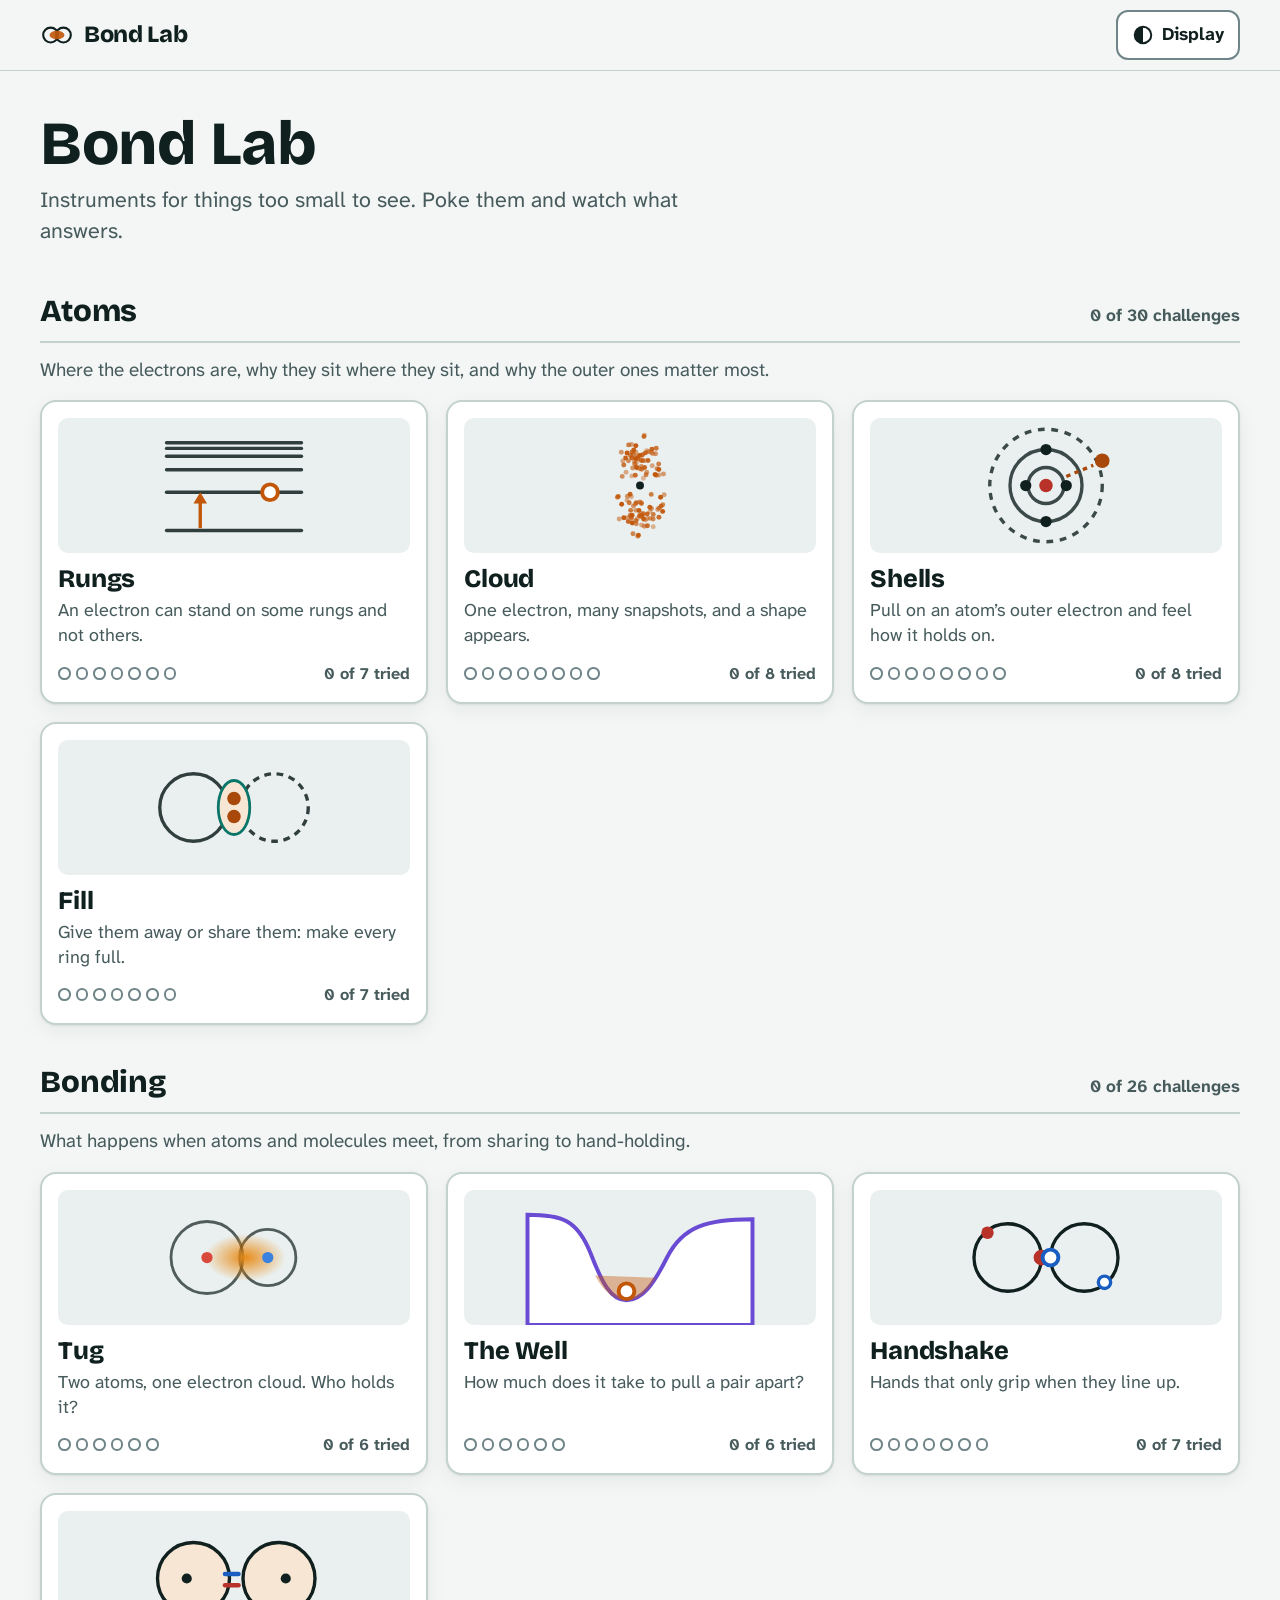
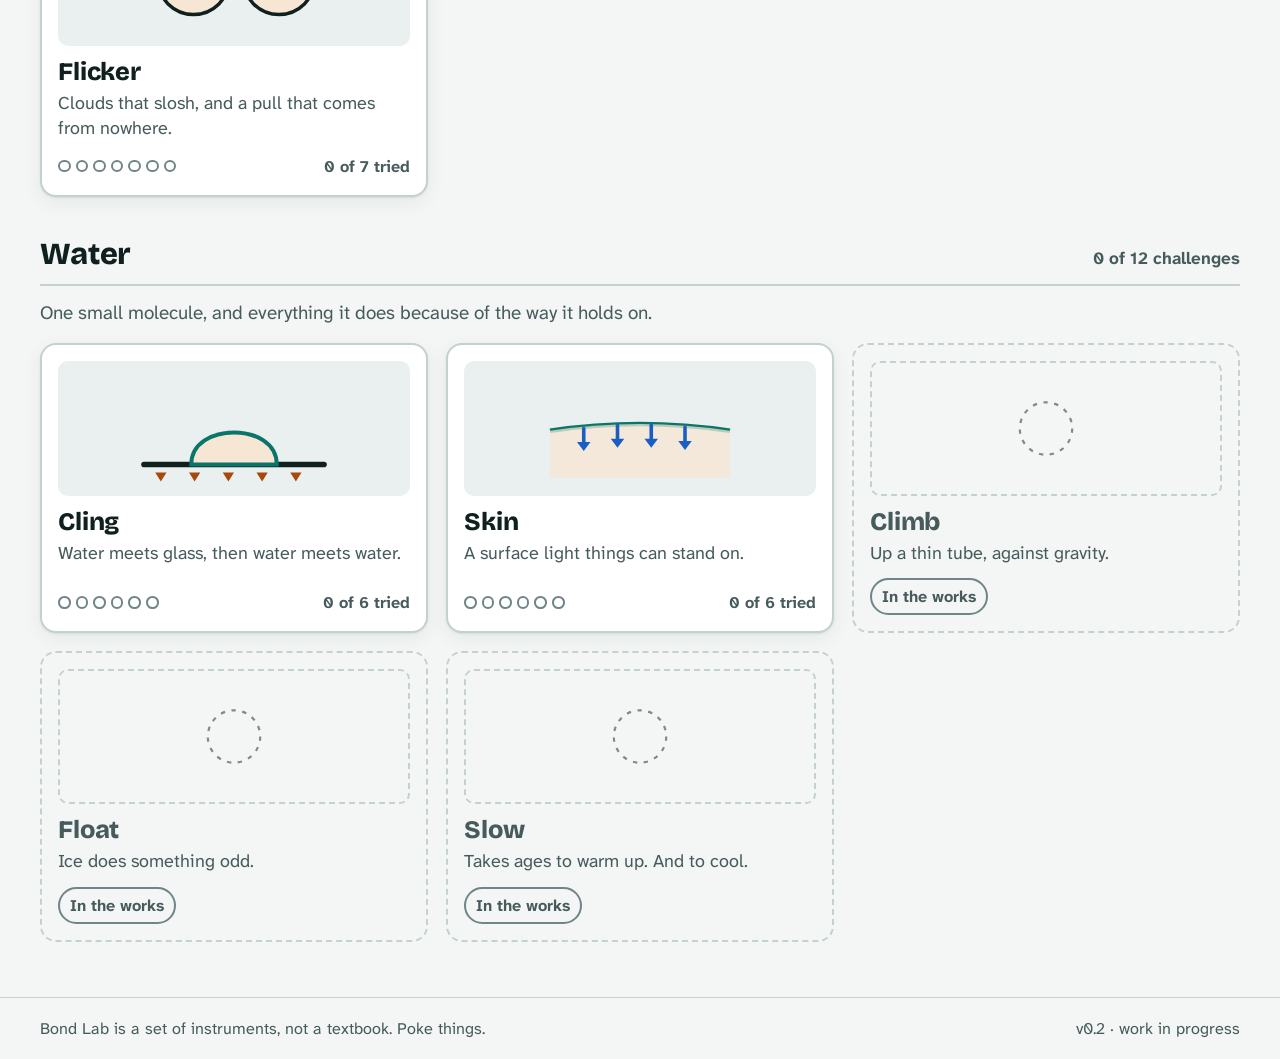
==== index.html @ f6ee9500 "Add Skin: surface molecules, pull arrows, soap, shape comparison Co-Authored-By: Claude Sonnet 5.5 <" ====
<!doctype html>
<html lang="en" data-theme="light" data-ts="0" data-contrast="normal">
<head>
<meta charset="utf-8">
<meta name="viewport" content="width=device-width, initial-scale=1, viewport-fit=cover">
<title>Bond Lab</title>
<meta name="description" content="Instruments for things too small to see. Poke atoms, electrons, bonds and water molecules and watch what happens.">
<meta name="color-scheme" content="light dark">
<meta name="theme-color" content="#f3f6f5" media="(prefers-color-scheme: light)">
<meta name="theme-color" content="#08151a" media="(prefers-color-scheme: dark)">
<link rel="icon" href="data:image/svg+xml,%3Csvg xmlns='http://www.w3.org/2000/svg' viewBox='0 0 32 32'%3E%3Crect width='32' height='32' rx='7' fill='%2308151a'/%3E%3Ccircle cx='11' cy='16' r='5' fill='none' stroke='%23ecf5f2' stroke-width='2'/%3E%3Ccircle cx='21' cy='16' r='5' fill='none' stroke='%23ecf5f2' stroke-width='2'/%3E%3Cellipse cx='17.5' cy='16' rx='6' ry='3.4' fill='%23ffb84d' opacity='.9'/%3E%3C/svg%3E">
<script>
/* Set the look before first paint so there is no flash. core.js takes over after load. */
(function () {
  try {
    var d = JSON.parse(localStorage.getItem('bondlab.display') || '{}'), r = document.documentElement;
    var dark = d.theme === 'dark' || ((!d.theme || d.theme === 'auto') && window.matchMedia && matchMedia('(prefers-color-scheme: dark)').matches);
    r.setAttribute('data-theme', dark ? 'dark' : 'light');
    r.setAttribute('data-ts', String(d.size || 0));
    r.setAttribute('data-contrast', d.contrast ? 'high' : 'normal');
  } catch (e) { /* ignore */ }
})();
</script>
<link rel="stylesheet" href="css/style.css">
</head>
<body>
<a class="skip" href="#view">Skip to the page</a>

<header class="bar" id="bar">
  <a class="brand" href="#/" aria-label="Bond Lab, home">
    <svg class="brand-mark" viewBox="0 0 32 20" width="34" height="22" aria-hidden="true">
      <circle cx="10" cy="10" r="7" fill="none" stroke-width="2"/>
      <circle cx="22" cy="10" r="7" fill="none" stroke-width="2"/>
      <ellipse cx="16" cy="10" rx="7" ry="4" opacity=".9"/>
    </svg>
    <span class="brand-name">Bond Lab</span>
  </a>
  <nav class="crumb" id="crumb" aria-label="Where you are"></nav>
  <button class="display-btn" id="display-btn" type="button" aria-expanded="false" aria-controls="display-pop">
    <svg width="22" height="22" viewBox="0 0 24 24" aria-hidden="true"><circle cx="12" cy="12" r="9" fill="none" stroke="currentColor" stroke-width="2.2"/><path d="M12 3a9 9 0 0 0 0 18z" fill="currentColor"/></svg>
    <span>Display</span>
  </button>
  <div class="display-pop" id="display-pop" role="group" aria-label="Display settings" hidden></div>
</header>

<main id="view" tabindex="-1"></main>

<footer class="foot">
  <span>Bond Lab is a set of instruments, not a textbook. Poke things.</span>
  <span id="foot-note"></span>
</footer>

<script src="js/core.js"></script>
<script src="js/physics.js"></script>
<script src="js/atoms.js"></script>
<script src="js/water2d.js"></script>
<script src="js/drude.js"></script>
<script src="js/rungs.js"></script>
<script src="js/cloud.js"></script>
<script src="js/shells.js"></script>
<script src="js/fill.js"></script>
<script src="js/tug.js"></script>
<script src="js/well.js"></script>
<script src="js/handshake.js"></script>
<script src="js/flicker.js"></script>
<script src="js/cling.js"></script>
<script src="js/skin.js"></script>
<script src="js/app.js"></script>
</body>
</html>
---- css/style.css ----
/* Bond Lab: two looks (light, dark) from one set of tokens.
   Light is the default for classrooms and projectors. Dark follows the
   system setting or the Display menu. A high-contrast variant of each is
   switched on from the same menu.

   Readability rules this file follows:
   - Body text is 18px at the default size, never below 16px. Everything is in rem,
     so the Text size setting scales the whole page.
   - Text meets WCAG AA (4.5:1) on every surface; controls and graphics meet 3:1.
     tools/check-contrast.js checks this against the tokens below.
   - Controls are at least 44px tall and have a visible, thick focus ring.
   - Color never carries meaning alone: charges are also labelled, bond kinds are named. */

@font-face { font-family: 'Atkinson Hyperlegible Next'; font-weight: 400; font-style: normal; font-display: swap;
  src: url('../assets/fonts/atkinson-hyperlegible-next-latin-400-normal.woff2') format('woff2'); }
@font-face { font-family: 'Atkinson Hyperlegible Next'; font-weight: 700; font-style: normal; font-display: swap;
  src: url('../assets/fonts/atkinson-hyperlegible-next-latin-700-normal.woff2') format('woff2'); }
@font-face { font-family: 'Bricolage Grotesque'; font-weight: 400 800; font-style: normal; font-display: swap;
  src: url('../assets/fonts/bricolage-grotesque-latin-wght-normal.woff2') format('woff2'); }

:root {
  color-scheme: light;
  --bg: #f3f6f5;
  --panel: #ffffff;
  --panel-2: #eaf0ef;
  --line: #c3d1cf;
  --line-2: #6f8588;
  --fg: #10201f;
  --muted: #475b5c;
  --ui: #0a766a;
  --ui-ink: #ffffff;
  --ui-soft: #d7efea;
  --electron: #a8480a;
  --pos: #b8322a;
  --neg: #1b5ec2;
  --cloud: #c2570a;          /* electron-cloud dots */
  --wash: #f6e6d3;           /* soft amber fill */
  --t-covalent: #6a4bd4;
  --t-ionic: #bf2a58;
  --t-hydrogen: #0a7690;
  --t-dipole: #2a7a2e;
  --t-iondipole: #2a58cc;
  --t-vdw: #876f00;
  --focus: #0a58ca;
  --shadow: 0 1px 2px rgba(16, 32, 31, .08), 0 6px 20px rgba(16, 32, 31, .06);

  --font-body: 'Atkinson Hyperlegible Next', 'Atkinson Hyperlegible', 'Segoe UI', system-ui, -apple-system, sans-serif;
  --font-display: 'Bricolage Grotesque', 'Atkinson Hyperlegible Next', 'Segoe UI', system-ui, sans-serif;
  --gutter: clamp(16px, 4vw, 40px);
  --ts: 1;
}
html[data-theme="dark"] {
  color-scheme: dark;
  --bg: #08151a;
  --panel: #0f232b;
  --panel-2: #14303a;
  --line: #27495a;
  --line-2: #5f8590;
  --fg: #ecf5f2;
  --muted: #a6bebd;
  --ui: #7fe0c9;
  --ui-ink: #05211b;
  --ui-soft: #17433f;
  --electron: #ffb84d;
  --pos: #ff8f7e;
  --neg: #7ebaff;
  --cloud: #ffc470;
  --wash: #3a2c14;
  --t-covalent: #b9a3ff;
  --t-ionic: #ff93a8;
  --t-hydrogen: #4fd1e8;
  --t-dipole: #8ee28b;
  --t-iondipole: #86a9ff;
  --t-vdw: #dde76f;
  --focus: #9cc9ff;
  --shadow: 0 1px 2px rgba(0, 0, 0, .4), 0 8px 24px rgba(0, 0, 0, .25);
}
/* High contrast: near-black on white, or white on black, with strong borders. */
html[data-contrast="high"] {
  --bg: #ffffff; --panel: #ffffff; --panel-2: #f0f0f0; --line: #000000; --line-2: #000000;
  --fg: #000000; --muted: #1f1f1f; --ui: #004f45; --ui-ink: #ffffff; --ui-soft: #d4ece7;
  --electron: #8a3300; --pos: #9c1a12; --neg: #0a3f96; --cloud: #8a3300; --wash: #ffe9cf; --focus: #0036a3;
  --t-covalent: #4b2bb3; --t-ionic: #9d1241; --t-hydrogen: #045a70; --t-dipole: #1b5c1f; --t-iondipole: #123fa8; --t-vdw: #675300;
}
html[data-theme="dark"][data-contrast="high"] {
  --bg: #000000; --panel: #000000; --panel-2: #141414; --line: #ffffff; --line-2: #ffffff;
  --fg: #ffffff; --muted: #e6e6e6; --ui: #8ff5de; --ui-ink: #000000; --ui-soft: #0d3d37;
  --electron: #ffc766; --pos: #ffa595; --neg: #9cc9ff; --cloud: #ffd08a; --wash: #3b2a08; --focus: #ffe066;
  --t-covalent: #cdbcff; --t-ionic: #ffb0c1; --t-hydrogen: #7fe6f7; --t-dipole: #a8f0a5; --t-iondipole: #a9c2ff; --t-vdw: #eaf28f;
}
html[data-ts="1"] { --ts: 1.15; }
html[data-ts="2"] { --ts: 1.3; }

*, *::before, *::after { box-sizing: border-box; }
html { background: var(--bg); font-size: calc(18px * var(--ts)); -webkit-text-size-adjust: 100%; }
body {
  margin: 0; min-height: 100vh; display: flex; flex-direction: column;
  background: var(--bg); color: var(--fg);
  font: 400 1rem/1.55 var(--font-body);
  -webkit-font-smoothing: antialiased; text-rendering: optimizeLegibility;
}
h1, h2, h3 { font-family: var(--font-display); text-wrap: balance; margin: 0; letter-spacing: -0.005em; line-height: 1.15; }
p { margin: 0; }
a { color: inherit; }
button, input, select { font: inherit; color: inherit; }
:focus-visible { outline: 3px solid var(--focus); outline-offset: 3px; border-radius: 6px; }
.sr-only { position: absolute; width: 1px; height: 1px; overflow: hidden; clip: rect(0 0 0 0); white-space: nowrap; }
.skip { position: absolute; left: -999px; top: 8px; background: var(--ui); color: var(--ui-ink); padding: 10px 16px; border-radius: 10px; z-index: 40; font-weight: 700; }
.skip:focus { left: 8px; }

/* ------------------------------------------------------------ top bar */
.bar {
  display: flex; align-items: center; flex-wrap: wrap; gap: 6px 20px;
  padding: 10px var(--gutter);
  border-bottom: 1px solid var(--line);
  background: color-mix(in srgb, var(--bg) 92%, transparent);
  backdrop-filter: blur(8px);
  position: sticky; top: 0; z-index: 30;
}
.brand { display: inline-flex; align-items: center; gap: 10px; text-decoration: none; color: var(--fg); min-height: 2.75rem; }
.brand-name { font: 800 1.3rem/1 var(--font-display); letter-spacing: -0.015em; }
.brand-mark circle { stroke: var(--fg); }
.brand-mark ellipse { fill: var(--cloud); }
.crumb { display: flex; gap: 10px; align-items: center; min-width: 0; font-size: 0.9rem; color: var(--muted); flex: 1; }
.crumb a { color: var(--muted); text-decoration: underline; text-underline-offset: 3px; padding: 6px 2px; }
.crumb a:hover { color: var(--fg); }
.crumb .here { color: var(--fg); font-weight: 700; }
.crumb .sep { opacity: .6; }

.display-btn {
  margin-left: auto; min-height: 2.75rem; min-width: 2.75rem; padding: 0 14px;
  border: 2px solid var(--line-2); border-radius: 12px; background: var(--panel); cursor: pointer; font-weight: 700;
  display: inline-flex; align-items: center; gap: 8px;
}
.display-btn:hover { border-color: var(--ui); }
.display-btn[aria-expanded="true"] { background: var(--ui); border-color: var(--ui); color: var(--ui-ink); }
.display-pop {
  position: absolute; right: var(--gutter); top: calc(100% + 8px); width: min(24rem, calc(100vw - 2 * var(--gutter)));
  background: var(--panel); border: 2px solid var(--line-2); border-radius: 16px; box-shadow: var(--shadow);
  padding: 18px; display: grid; gap: 18px;
}
.display-pop[hidden] { display: none; }
.display-pop h2 { font: 700 1rem/1.2 var(--font-body); margin-bottom: 8px; }
.display-pop .check { display: flex; gap: 12px; align-items: center; min-height: 2.75rem; cursor: pointer; font-weight: 700; }
.display-pop .check input { width: 1.4rem; height: 1.4rem; accent-color: var(--ui); }
.display-pop small { display: block; color: var(--muted); font-weight: 400; font-size: 0.9rem; line-height: 1.35; }

main { flex: 1; width: 100%; max-width: 78rem; margin: 0 auto; padding: 28px var(--gutter) 56px; container-type: inline-size; }
main:focus { outline: none; }

.foot {
  display: flex; flex-wrap: wrap; gap: 8px 24px; justify-content: space-between;
  padding: 18px var(--gutter) calc(18px + env(safe-area-inset-bottom, 0px));
  border-top: 1px solid var(--line); color: var(--muted); font-size: 0.9rem;
}

/* --------------------------------------------------------------- hub */
.hub-head { display: grid; gap: 10px; padding: 14px 0 26px; max-width: 40rem; }
.hub-head h1 { font-size: clamp(2.3rem, 6vw, 3.4rem); font-weight: 800; line-height: 1.02; }
.hub-head p { color: var(--muted); font-size: 1.2rem; line-height: 1.4; }

.field { padding-top: 22px; }
.field + .field { margin-top: 18px; }
.field-head { display: flex; align-items: baseline; justify-content: space-between; gap: 16px; padding-bottom: 12px; border-bottom: 2px solid var(--line); margin-bottom: 18px; flex-wrap: wrap; }
.field-head h2 { font-size: 1.7rem; font-weight: 800; }
.field-head .tally { font-size: 0.95rem; color: var(--muted); font-weight: 700; }
.field-lede { color: var(--muted); font-size: 1.05rem; margin: -6px 0 16px; max-width: 46rem; }

.tiles { display: grid; grid-template-columns: repeat(auto-fill, minmax(min(100%, 16.5rem), 1fr)); gap: 18px; }
.tile {
  display: grid; grid-template-rows: auto 1fr auto; gap: 12px;
  padding: 16px; border: 2px solid var(--line); border-radius: 16px;
  background: var(--panel); text-decoration: none; min-width: 0; box-shadow: var(--shadow);
  transition: border-color .15s, transform .15s;
}
a.tile:hover { border-color: var(--ui); transform: translateY(-2px); }
.tile-art { height: 7.5rem; border-radius: 10px; background: var(--panel-2); overflow: hidden; display: grid; place-items: center; }
.tile-art svg { width: 100%; height: 100%; display: block; }
.tile h3 { font-size: 1.4rem; font-weight: 800; }
.tile p { color: var(--muted); font-size: 1rem; margin-top: 4px; line-height: 1.4; }
.tile-foot { display: flex; align-items: center; justify-content: space-between; gap: 10px; font-size: 0.9rem; color: var(--muted); font-weight: 700; }
.pips { display: inline-flex; gap: 5px; flex-wrap: wrap; }
.pip { width: 0.7rem; height: 0.7rem; border-radius: 50%; border: 2px solid var(--line-2); }
.pip.on { background: var(--ui); border-color: var(--ui); }
.tile.planned { border-style: dashed; background: transparent; box-shadow: none; }
.tile.planned h3 { color: var(--muted); }
.tile.planned .tile-art { background: transparent; border: 2px dashed var(--line); }
.tag { padding: 4px 10px; border: 2px solid var(--line-2); border-radius: 999px; }

/* ------------------------------------------------------- instrument */
/* Three slots: the stage, a wide readout under it, and the controls. When the page is narrow
   the stage stays pinned while you work the controls underneath it. */
.sim {
  display: grid; grid-template-columns: minmax(0, 1fr) minmax(19rem, 23rem);
  grid-template-areas: "stage dock" "aux dock";
  grid-template-rows: auto 1fr;
  gap: 18px 24px; align-items: start;
}
.slot-stage { grid-area: stage; min-width: 0; }
.slot-aux { grid-area: aux; min-width: 0; display: grid; gap: 18px; }
.slot-dock { grid-area: dock; }
.panel { border: 2px solid var(--line); border-radius: 16px; background: var(--panel); padding: 16px; display: grid; gap: 12px; min-width: 0; box-shadow: var(--shadow); }
.panel h2, .dock h2 { font: 700 1.05rem/1.2 var(--font-body); color: var(--fg); }
.stage { position: relative; width: 100%; border: 2px solid var(--line); border-radius: 16px; background: var(--panel); overflow: hidden; touch-action: none; box-shadow: var(--shadow); }
.stage-canvas { position: absolute; inset: 0; width: 100%; height: 100%; display: block; touch-action: none; }
.stage-canvas:focus-visible { outline-offset: -6px; }
.stage.dots { background-image: radial-gradient(circle, color-mix(in srgb, var(--line-2) 28%, transparent) 1.2px, transparent 1.6px); background-size: 28px 28px; background-position: 14px 14px; }
.stage.dial { aspect-ratio: 2.9 / 1 !important; }
.stage.flat, .stage.flat .stage-canvas { touch-action: manipulation; background: var(--panel); box-shadow: none; }

.dock { display: grid; gap: 0; border: 2px solid var(--line); border-radius: 16px; background: var(--panel); min-width: 0; box-shadow: var(--shadow); }
.dock > section { padding: 16px; display: grid; gap: 12px; min-width: 0; }
.dock > section + section { border-top: 2px solid var(--line); }
.row { display: flex; align-items: baseline; justify-content: space-between; gap: 12px; flex-wrap: wrap; }
.val { font-size: 1.1rem; font-weight: 700; color: var(--fg); font-variant-numeric: tabular-nums; }
.hint { font-size: 0.95rem; color: var(--muted); line-height: 1.45; }
.note { font-size: 0.95rem; color: var(--muted); line-height: 1.4; }

.chips { display: flex; flex-wrap: wrap; gap: 8px; }
.chip {
  min-width: 2.75rem; min-height: 2.75rem; padding: 6px 12px;
  border: 2px solid var(--line-2); border-radius: 12px; background: var(--panel); cursor: pointer;
  font-weight: 700; font-size: 1rem; line-height: 1.1;
  transition: background .1s, border-color .1s;
}
.chip:hover { border-color: var(--ui); background: var(--ui-soft); }
.chip[aria-pressed="true"] { background: var(--ui); border-color: var(--ui); color: var(--ui-ink); }
.chip.soft { font-weight: 400; }
.chip.soft[aria-pressed="true"] { font-weight: 700; }
.chip .dot { display: inline-block; width: 0.7rem; height: 0.7rem; border-radius: 50%; margin-right: 8px; border: 1.5px solid var(--panel); box-shadow: 0 0 0 1.5px var(--line-2); }
.chip .sub { display: block; font-weight: 400; font-size: 0.85rem; opacity: .9; margin-top: 2px; }
.action {
  min-height: 2.9rem; padding: 8px 18px; border: 2px solid var(--ui); border-radius: 12px; cursor: pointer;
  background: var(--ui); color: var(--ui-ink); font-weight: 700; font-size: 1rem;
}
.action:hover { filter: brightness(1.08); }
.action.ghost { background: transparent; color: var(--fg); border-color: var(--line-2); }
.action.ghost:hover { border-color: var(--ui); background: var(--ui-soft); }
.action[aria-pressed="true"] { background: var(--electron); border-color: var(--electron); color: var(--panel); }
.actions { display: flex; flex-wrap: wrap; gap: 8px; }

.seg { display: grid; grid-auto-flow: column; grid-auto-columns: 1fr; border: 2px solid var(--line-2); border-radius: 12px; overflow: hidden; }
.seg button { min-height: 2.75rem; background: var(--panel); border: 0; cursor: pointer; font-weight: 700; padding: 4px 8px; }
.seg button + button { border-left: 2px solid var(--line-2); }
.seg button[aria-pressed="true"] { background: var(--ui); color: var(--ui-ink); }
.seg button:hover:not([aria-pressed="true"]) { background: var(--ui-soft); }

.range-wrap { display: grid; gap: 4px; }
.range-ends { display: flex; justify-content: space-between; font-size: 0.9rem; color: var(--muted); }
input[type="range"] { -webkit-appearance: none; appearance: none; width: 100%; height: 2.75rem; background: transparent; margin: 0; cursor: pointer; }
input[type="range"]::-webkit-slider-runnable-track { height: 10px; border-radius: 5px; background: var(--line-2); }
input[type="range"]::-moz-range-track { height: 10px; border-radius: 5px; background: var(--line-2); }
input[type="range"]::-webkit-slider-thumb { -webkit-appearance: none; width: 32px; height: 32px; margin-top: -11px; border-radius: 50%; background: var(--ui); border: 4px solid var(--panel); box-shadow: 0 0 0 2px var(--fg); }
input[type="range"]::-moz-range-thumb { width: 24px; height: 24px; border-radius: 50%; background: var(--ui); border: 4px solid var(--panel); box-shadow: 0 0 0 2px var(--fg); }
input[type="range"].heat::-webkit-slider-runnable-track { background: linear-gradient(90deg, #4f8fb0 0%, #9fb4b6 38%, #d8923f 72%, #d4540a 100%); }
input[type="range"].heat::-moz-range-track { background: linear-gradient(90deg, #4f8fb0 0%, #9fb4b6 38%, #d8923f 72%, #d4540a 100%); }
input[type="range"].rainbow::-webkit-slider-runnable-track { background: linear-gradient(90deg, #3b1f6b 0%, #7a2bd1 12%, #2a52e0 25%, #12a070 38%, #d8c400 52%, #f08a00 66%, #e0301e 80%, #6e1a1a 100%); }
input[type="range"].rainbow::-moz-range-track { background: linear-gradient(90deg, #3b1f6b 0%, #7a2bd1 12%, #2a52e0 25%, #12a070 38%, #d8c400 52%, #f08a00 66%, #e0301e 80%, #6e1a1a 100%); }

.landmarks { display: flex; flex-wrap: wrap; gap: 8px; }
.landmarks .chip { font-weight: 400; font-size: 0.9rem; padding: 6px 10px; text-align: left; }
.landmarks .chip b { display: block; font-weight: 700; }

/* goals: quiet prompts */
.goals { list-style: none; margin: 0; padding: 0; display: grid; gap: 12px; }
.goal { display: grid; grid-template-columns: 1.4rem 1fr; gap: 12px; align-items: start; font-size: 1rem; line-height: 1.4; color: var(--fg); }
.goal-mark { width: 1.3rem; height: 1.3rem; margin-top: 0.1rem; border-radius: 50%; border: 2.5px solid var(--line-2); position: relative; transition: background .25s, border-color .25s; }
.goal.done { color: var(--muted); }
.goal.done .goal-mark { background: var(--ui); border-color: var(--ui); }
.goal.done .goal-mark::after { content: ''; position: absolute; left: 0.38rem; top: 0.08rem; width: 0.3rem; height: 0.65rem; border: solid var(--ui-ink); border-width: 0 3px 3px 0; transform: rotate(40deg); }
.goal.just .goal-mark { animation: pop 1.2s ease-out; }
@keyframes pop { 0% { box-shadow: 0 0 0 0 var(--ui); } 100% { box-shadow: 0 0 0 14px transparent; } }

.readout { display: flex; flex-wrap: wrap; align-items: baseline; gap: 4px 16px; font-size: 1.05rem; line-height: 1.3; }
.readout .name { font-family: var(--font-display); font-weight: 800; font-size: 1.4rem; }
.readout .zone { color: var(--ui); font-weight: 700; }
.readout .dim { color: var(--muted); }
html[data-theme="light"] .readout .zone { color: var(--ui); }

.settling { font-size: 0.95rem; font-weight: 700; color: var(--electron); opacity: 0; transition: opacity .2s; }
.settling.on { opacity: 1; }

.sub-h { margin-top: 6px; font-size: 1rem; }
[hidden] { display: none !important; }
.status { margin: 0 0 14px; padding: 10px 14px; border-left: 5px solid var(--electron); background: var(--panel-2); border-radius: 0 10px 10px 0; font-size: 1.1rem; line-height: 1.4; font-weight: 700; }
.sel { display: grid; gap: 4px; margin-bottom: 12px; font-weight: 700; font-size: 0.95rem; }
.sel select { font: inherit; font-weight: 400; font-size: 1.05rem; min-height: 2.75rem; padding: 6px 10px; border-radius: 10px; border: 2px solid var(--line-2); background: var(--panel-2); color: var(--fg); }
.sel select:focus-visible { outline: 3px solid var(--focus); outline-offset: 2px; }
.ledger { list-style: none; margin: 0 0 10px; padding: 0; display: grid; gap: 8px; }
.ledger li { display: grid; grid-template-columns: 1.6rem 1fr; gap: 8px; font-size: 1.05rem; line-height: 1.4; }
.ledger .mark { font-weight: 800; color: var(--muted); }
.ledger li.ok .mark { color: var(--ui); }
.wonbox { margin-top: 14px; padding: 14px 16px; border: 2px solid var(--ui); border-radius: 12px; background: var(--ui-soft); display: grid; gap: 12px; justify-items: start; }
.wonbox p { margin: 0; font-size: 1.1rem; font-weight: 700; }
.chip.solved::after { content: " ✓"; }
.chip.el { min-width: 3rem; padding-inline: 0.5rem; }
.facts { margin: 0; display: grid; gap: 8px 24px; grid-template-columns: repeat(auto-fit, minmax(14rem, 1fr)); }
.fact { display: grid; gap: 2px; }
.fact dt { font-size: 0.9rem; color: var(--muted); font-weight: 700; }
.fact dd { margin: 0; font-size: 1.05rem; line-height: 1.35; }
.legend { display: flex; flex-wrap: wrap; gap: 6px 16px; font-size: 0.95rem; color: var(--muted); }
.legend span { display: inline-flex; gap: 8px; align-items: center; }
.row.sp { margin-top: 14px; }
.cmp { display: grid; gap: 10px; margin-bottom: 8px; }
.cmp-row { display: grid; grid-template-columns: 2.2rem 1fr 4rem; gap: 10px; align-items: center; font-size: 1.05rem; padding: 4px 6px; border-radius: 8px; }
.cmp-row.now { background: var(--panel-2); outline: 2px solid var(--line-2); }
.cmp-row .mbar { margin-top: 0; height: 0.6rem; }
.cmp-row .mbar + .mbar { margin-top: 5px; }
.cmp-row .mbar.b2 > div { background: var(--electron); }
.cmp-row .muted { color: var(--muted); grid-column: 2 / 4; }
.cmp-row .nums { color: var(--muted); font-size: 0.95rem; text-align: right; }
.legend span[data-i]::before { content: ""; width: 1.6rem; height: 0; border-top: 4px solid var(--sw, var(--fg)); display: inline-block; }
.lab { font-weight: 700; font-size: 0.98rem; }
.meters { display: grid; gap: 12px; margin-bottom: 14px; }
.meter-row { display: flex; justify-content: space-between; gap: 12px; font-size: 1.05rem; }
.mbar { height: 0.7rem; border-radius: 99px; background: var(--line); overflow: hidden; margin-top: 6px; }
.mbar > div { height: 100%; background: var(--ui); border-radius: 99px; transition: width 0.15s; }
.k-grab { width: 0 !important; height: 0 !important; border-radius: 0 !important; border: 0.55rem solid transparent !important; border-top: 0.8rem solid var(--electron) !important; border-bottom: 0 !important; background: none !important; }
.k-edge { background: none; border: 3px dashed var(--fg) !important; }
.k-soap { background: var(--electron); border-color: var(--electron) !important; }
.k-arrow { width: 0 !important; height: 0 !important; border-radius: 0 !important; border: 0.5rem solid transparent !important; border-left: 0.9rem solid var(--neg) !important; border-right: 0 !important; background: none !important; }
.ctl { margin-bottom: 18px; }
.k-pos { background: var(--pos); border-color: var(--panel) !important; }
.k-neg { background: var(--panel); border-color: var(--neg) !important; border-width: 3px !important; }
.k-hs { background: var(--t-hydrogen); border-radius: 99px; width: 1.6rem !important; border-color: var(--t-hydrogen) !important; }
.k-line { width: 1.8rem !important; height: 0 !important; border-radius: 0 !important; border: 0 !important; border-top: 4px solid var(--ui) !important; }
.k-line.s2 { border-top: 4px dashed var(--electron) !important; }
.k-line.s3 { border-top: 4px dotted var(--fg) !important; }
.legend i { width: 0.9rem; height: 0.9rem; border-radius: 50%; display: inline-block; border: 2px solid var(--fg); }

@container (max-width: 62rem) {
  .sim { grid-template-columns: minmax(0, 1fr); grid-template-areas: "stage" "aux" "dock"; }
  .slot-stage { position: sticky; top: var(--bar-h, 3.6rem); z-index: 20; padding-bottom: 2px; background: var(--bg); }
  .slot-stage .stage { max-height: 56svh; }
}
@media (max-width: 600px) {
  .stage.dial { aspect-ratio: 1.55 / 1 !important; }
  .stage.rec { aspect-ratio: 1.7 / 1 !important; }
  .stage.rungs-stage { aspect-ratio: 1 / 1.08 !important; }
  .stage.fl-stage { aspect-ratio: 1.3 / 1 !important; }
  .stage.cling-stage { aspect-ratio: 1.45 / 1 !important; }
  .stage.skin-stage { aspect-ratio: 1.2 / 1 !important; }
  .stage.hs-stage { aspect-ratio: 1.2 / 1 !important; }
  .stage.fill-stage { aspect-ratio: 1.3 / 1 !important; }
  .stage.fill-stage.tall { aspect-ratio: 1 / 1.05 !important; }
  .stage.shells-stage { aspect-ratio: 1 / 1 !important; }
  .stage.cloud-stage { aspect-ratio: 1 / 1 !important; }
  .stage.hist { aspect-ratio: 1.9 / 1 !important; }
  .stage.well-stage { aspect-ratio: 1 / 0.98 !important; }
  .brand-name { font-size: 1.15rem; }
  .crumb { order: 3; flex-basis: 100%; }
}
@media (prefers-reduced-motion: reduce) {
  *, *::before, *::after { animation-duration: .01ms !important; transition-duration: .01ms !important; }
  a.tile:hover { transform: none; }
}
html[data-calm="yes"] *, html[data-calm="yes"] *::before, html[data-calm="yes"] *::after { animation-duration: .01ms !important; transition-duration: .01ms !important; }
html[data-calm="yes"] a.tile:hover { transform: none; }
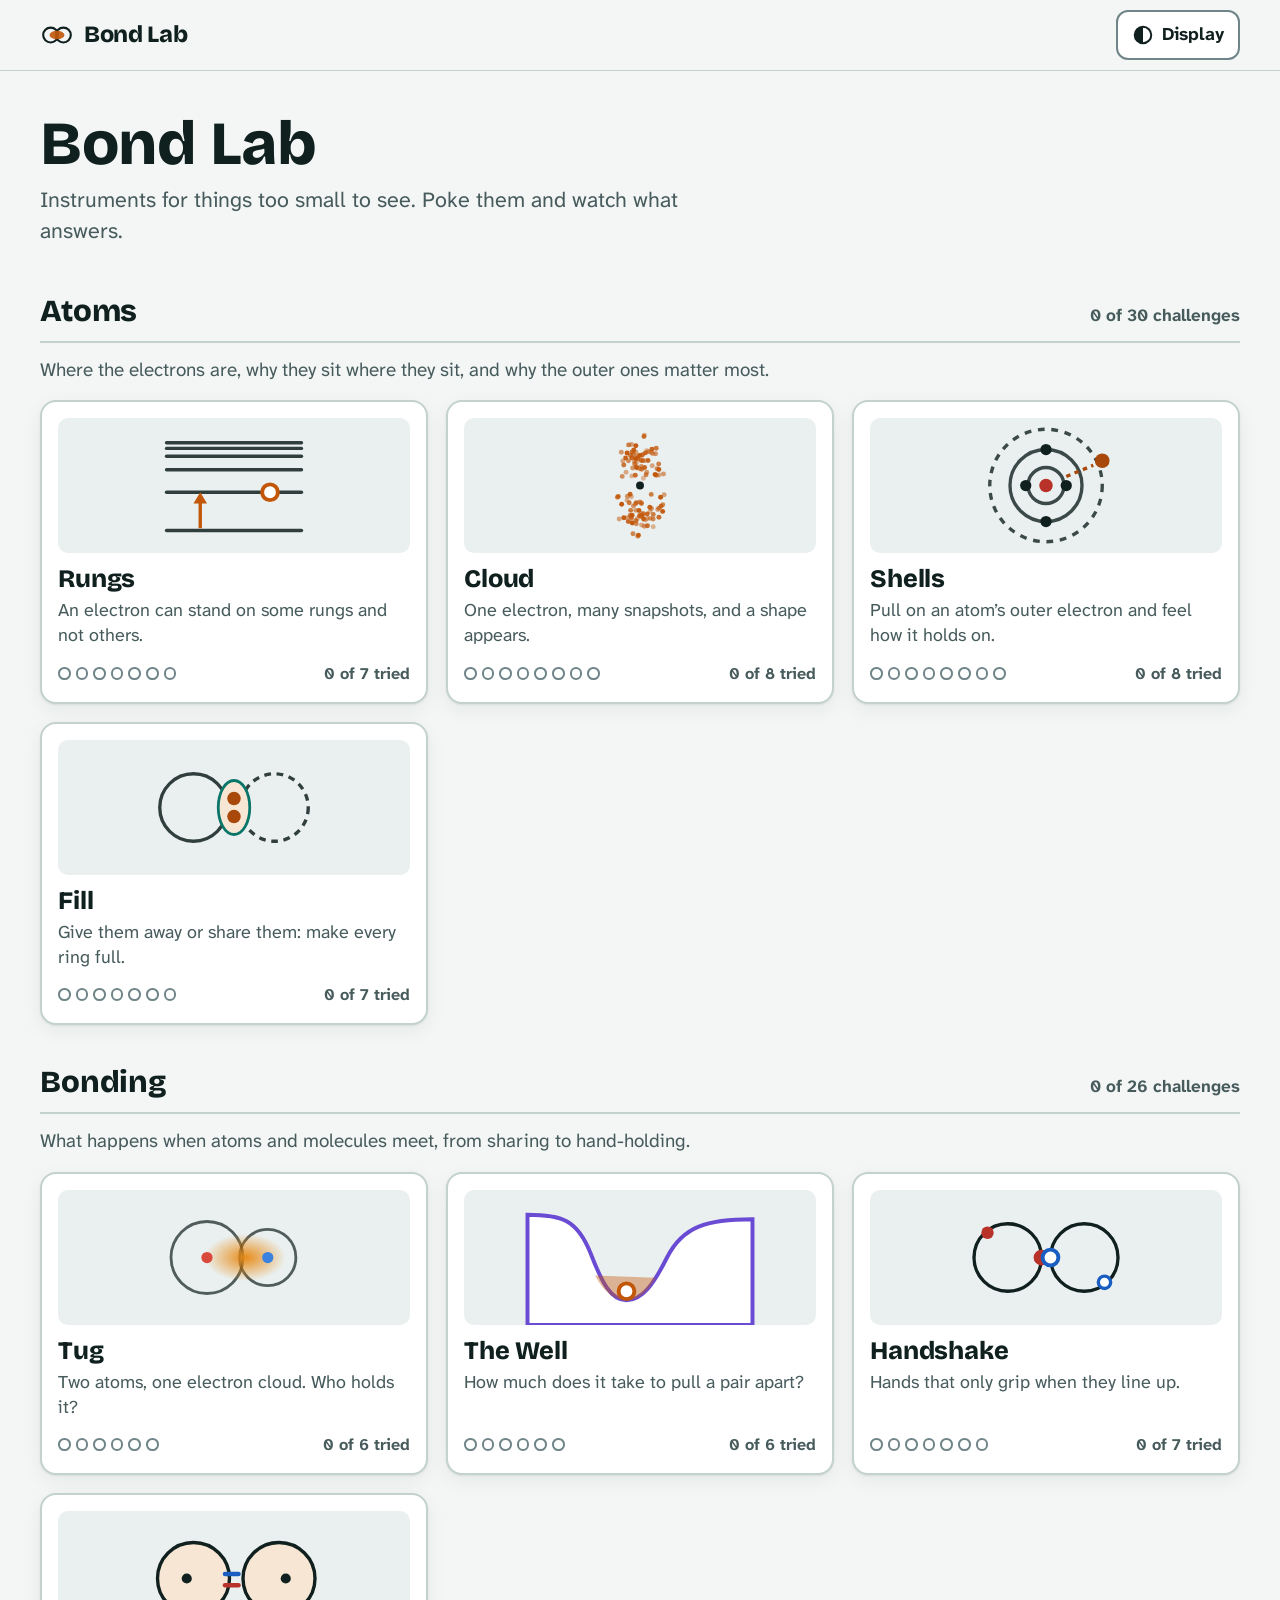
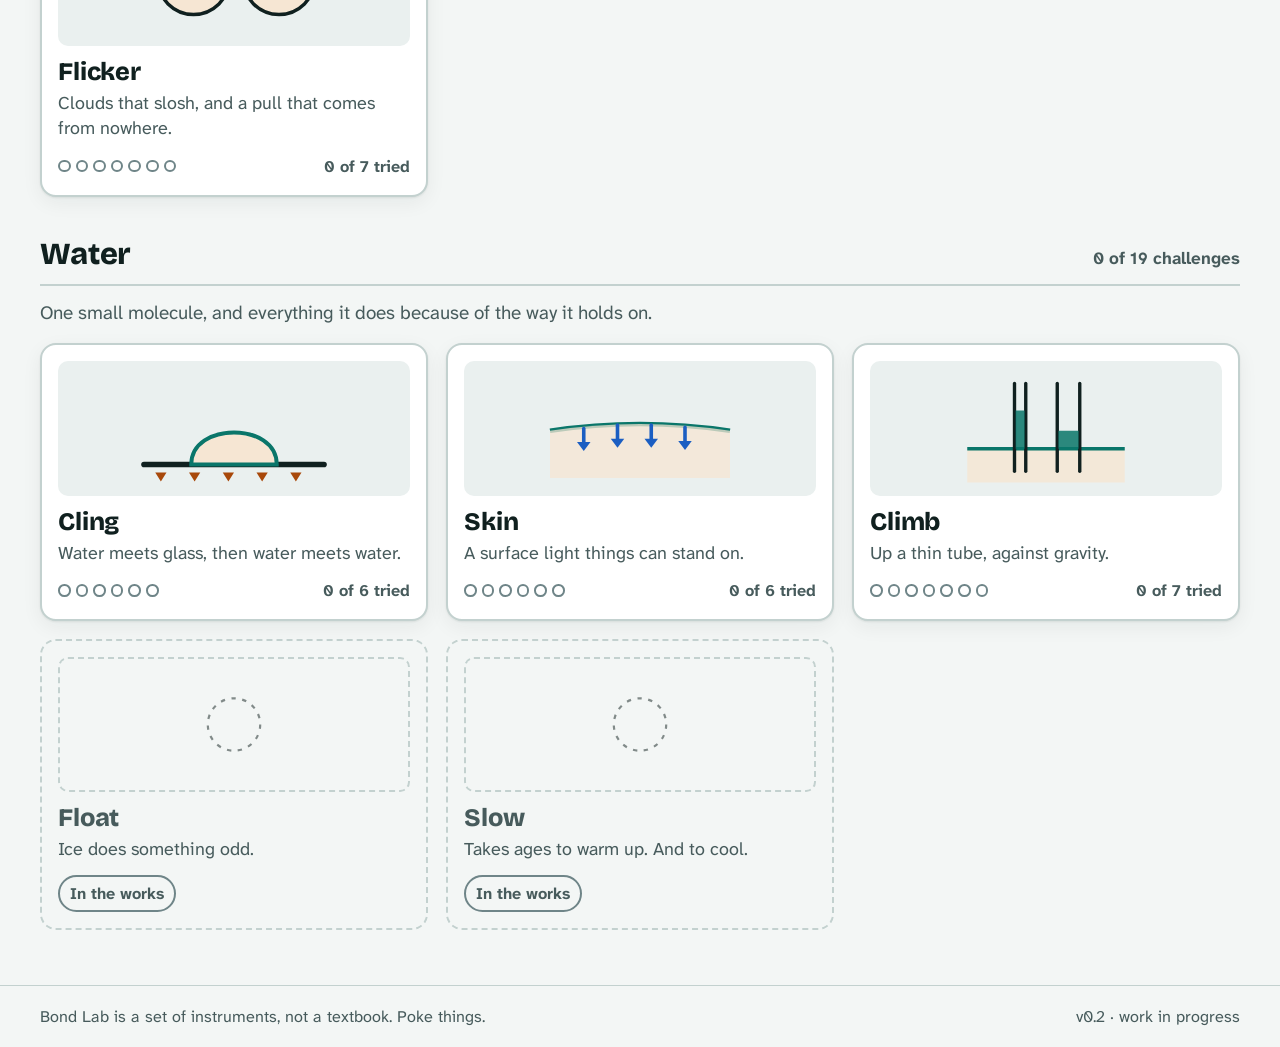
==== commit d720f0ef: "Add Climb: capillary rise with tube width, surface and gravity Co-Authored-By: Claude Sonnet 5.5 <no" ====
--- a/index.html
+++ b/index.html
@@ -65,6 +65,7 @@
 <script src="js/flicker.js"></script>
 <script src="js/cling.js"></script>
 <script src="js/skin.js"></script>
+<script src="js/climb.js"></script>
 <script src="js/app.js"></script>
 </body>
 </html>
--- a/css/style.css
+++ b/css/style.css
@@ -340,6 +340,7 @@
   .stage.fl-stage { aspect-ratio: 1.3 / 1 !important; }
   .stage.cling-stage { aspect-ratio: 1.45 / 1 !important; }
   .stage.skin-stage { aspect-ratio: 1.2 / 1 !important; }
+  .stage.climb-stage { aspect-ratio: 1.1 / 1 !important; }
   .stage.hs-stage { aspect-ratio: 1.2 / 1 !important; }
   .stage.fill-stage { aspect-ratio: 1.3 / 1 !important; }
   .stage.fill-stage.tall { aspect-ratio: 1 / 1.05 !important; }
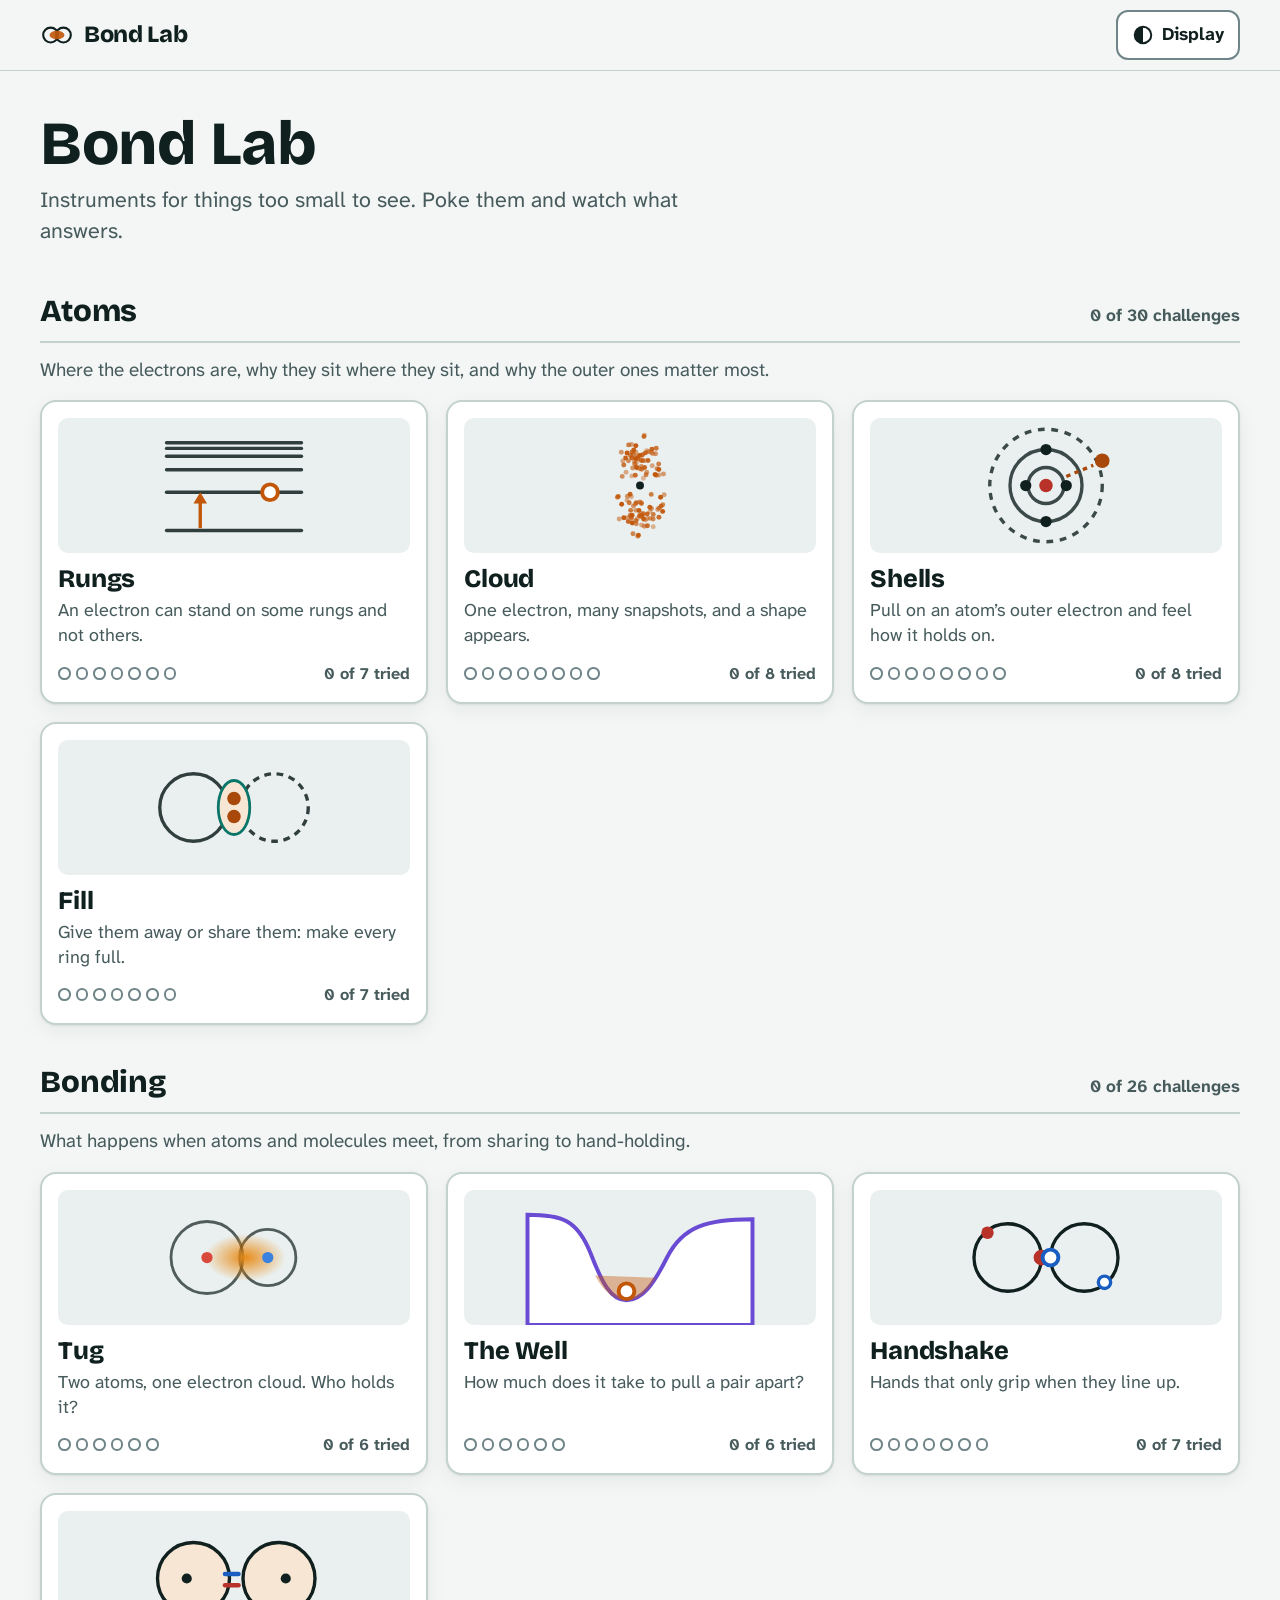
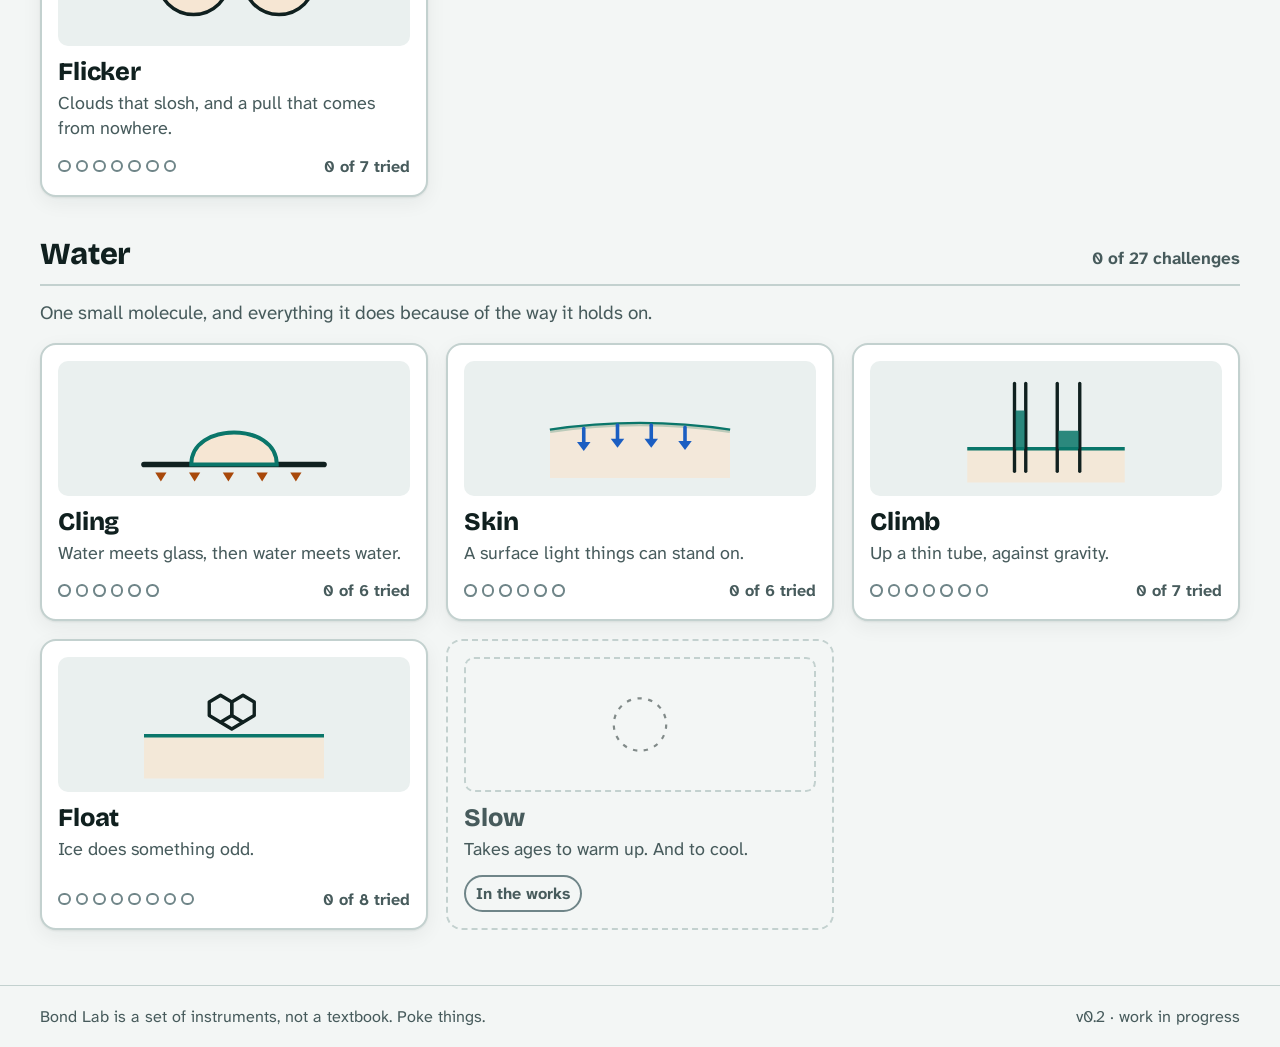
==== commit 00ba5471: "Add Float: a lattice water model where cooling opens the sheet and the block floats Co-Authored-By: " ====
--- a/index.html
+++ b/index.html
@@ -66,6 +66,8 @@
 <script src="js/cling.js"></script>
 <script src="js/skin.js"></script>
 <script src="js/climb.js"></script>
+<script src="js/lattice.js"></script>
+<script src="js/float.js"></script>
 <script src="js/app.js"></script>
 </body>
 </html>
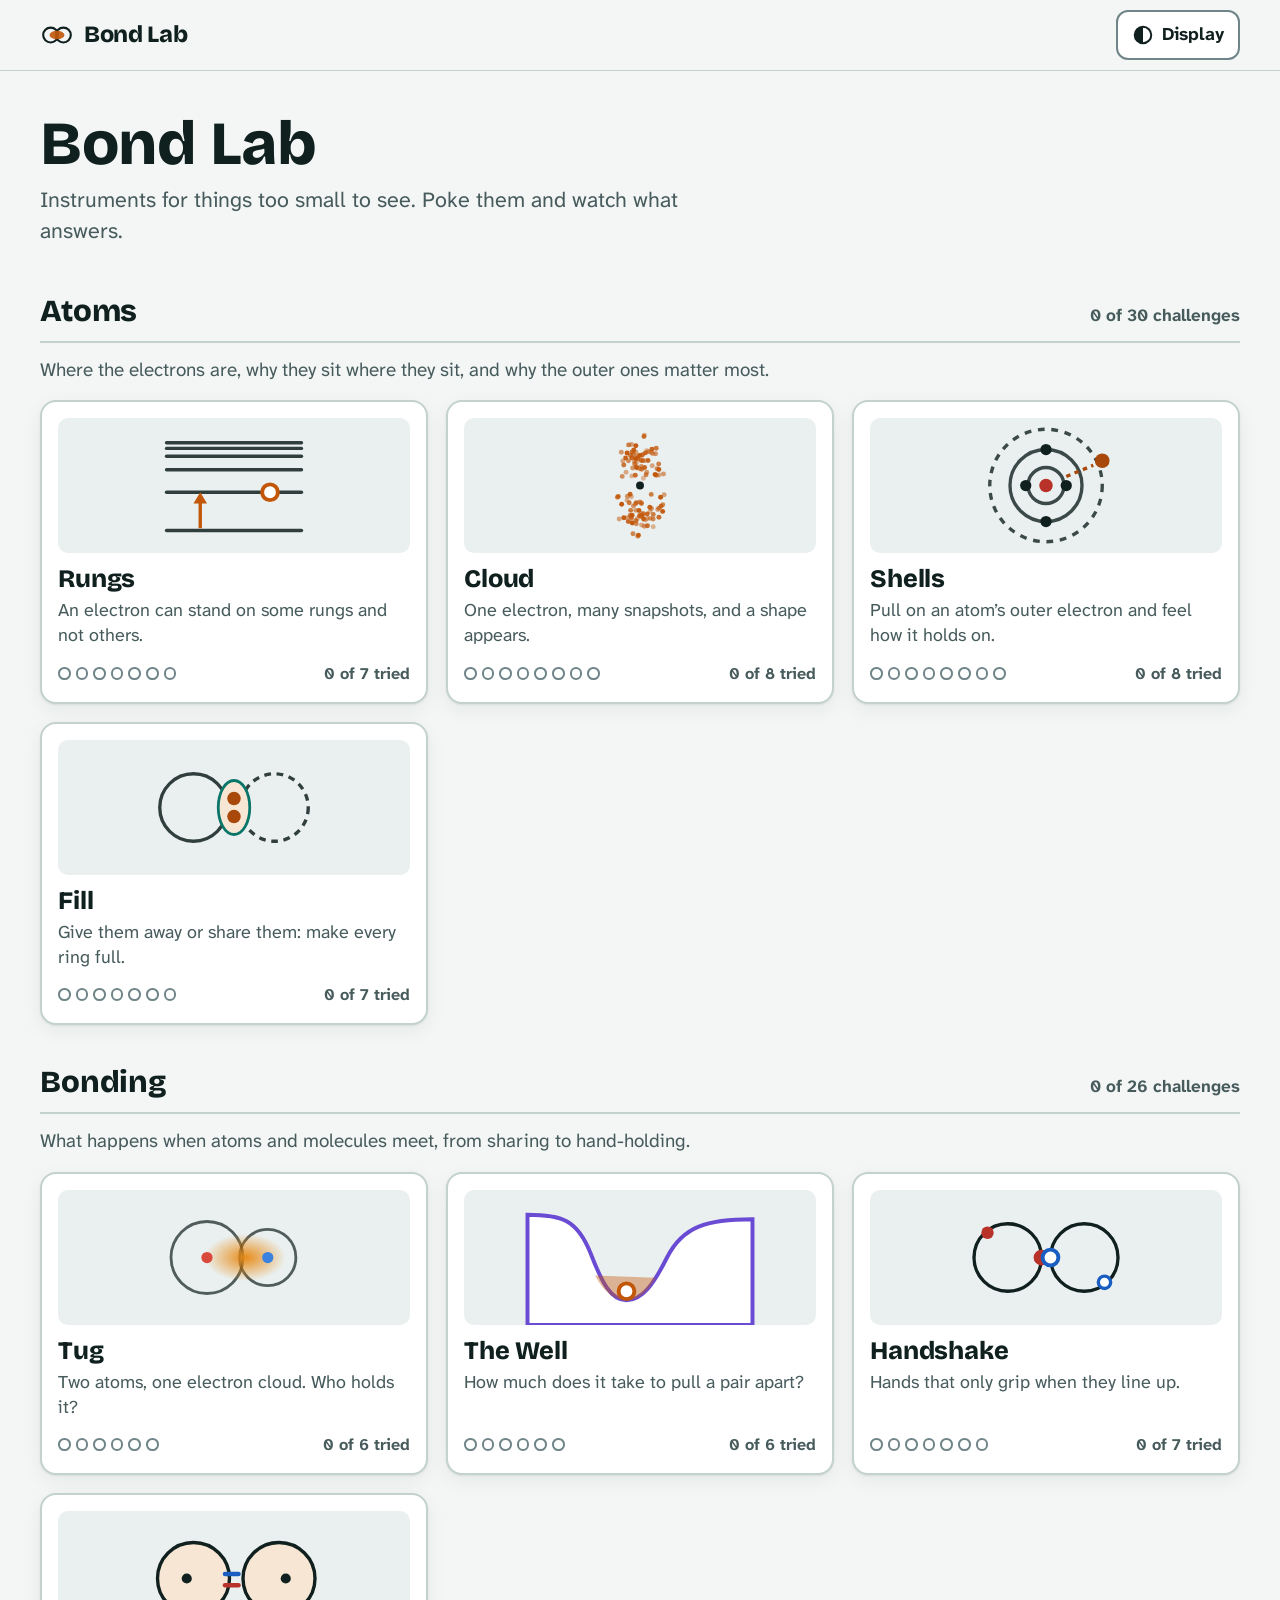
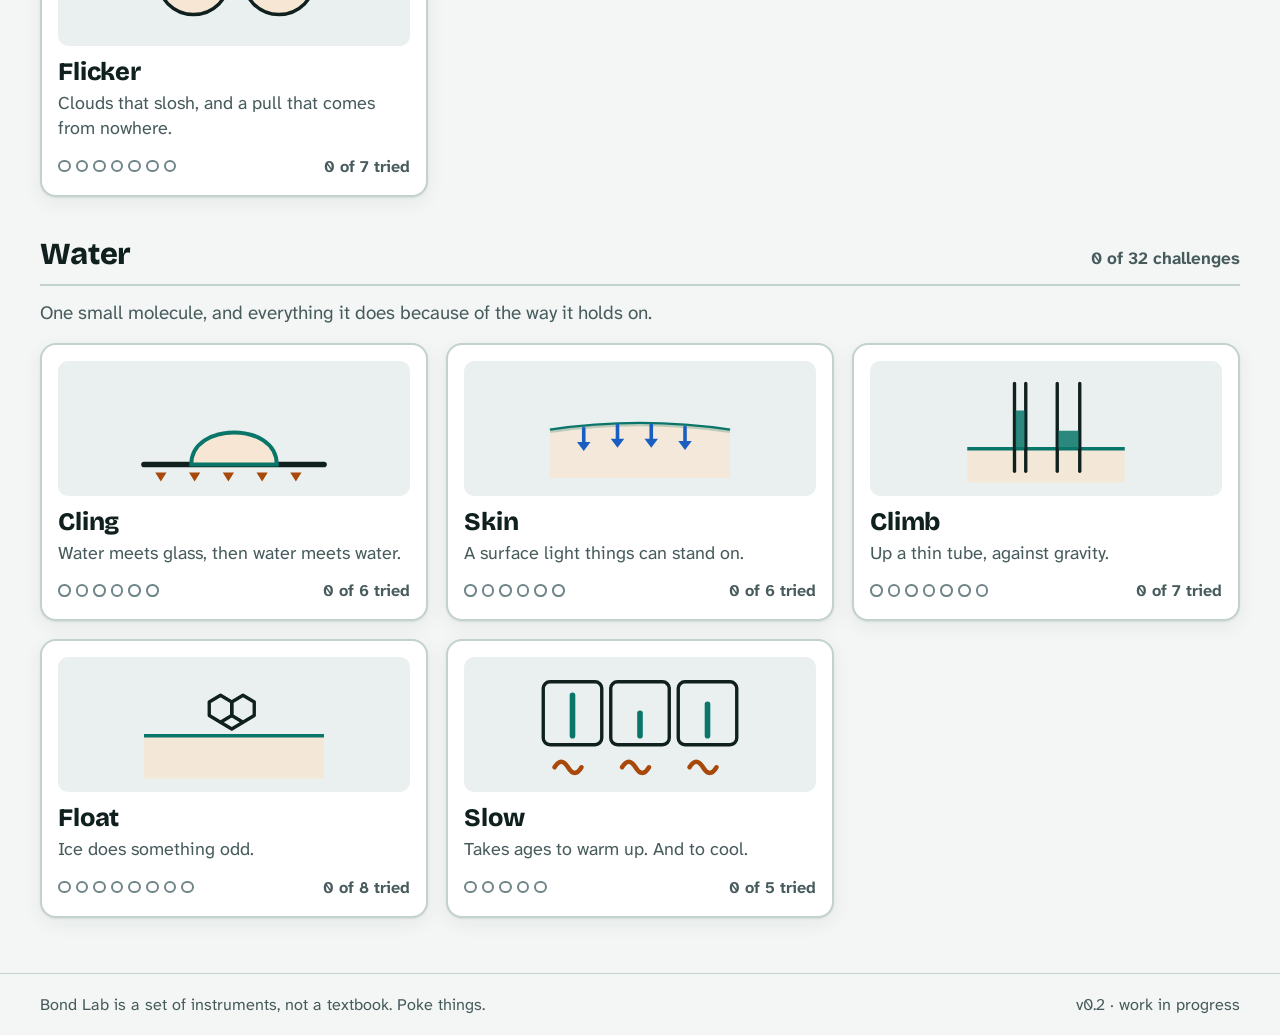
==== commit f8f657ae: "Add Slow: equal heat into three boxes, measured caloric table, live handshake counts Co-Authored-By:" ====
--- a/index.html
+++ b/index.html
@@ -68,6 +68,7 @@
 <script src="js/climb.js"></script>
 <script src="js/lattice.js"></script>
 <script src="js/float.js"></script>
+<script src="js/slow.js"></script>
 <script src="js/app.js"></script>
 </body>
 </html>
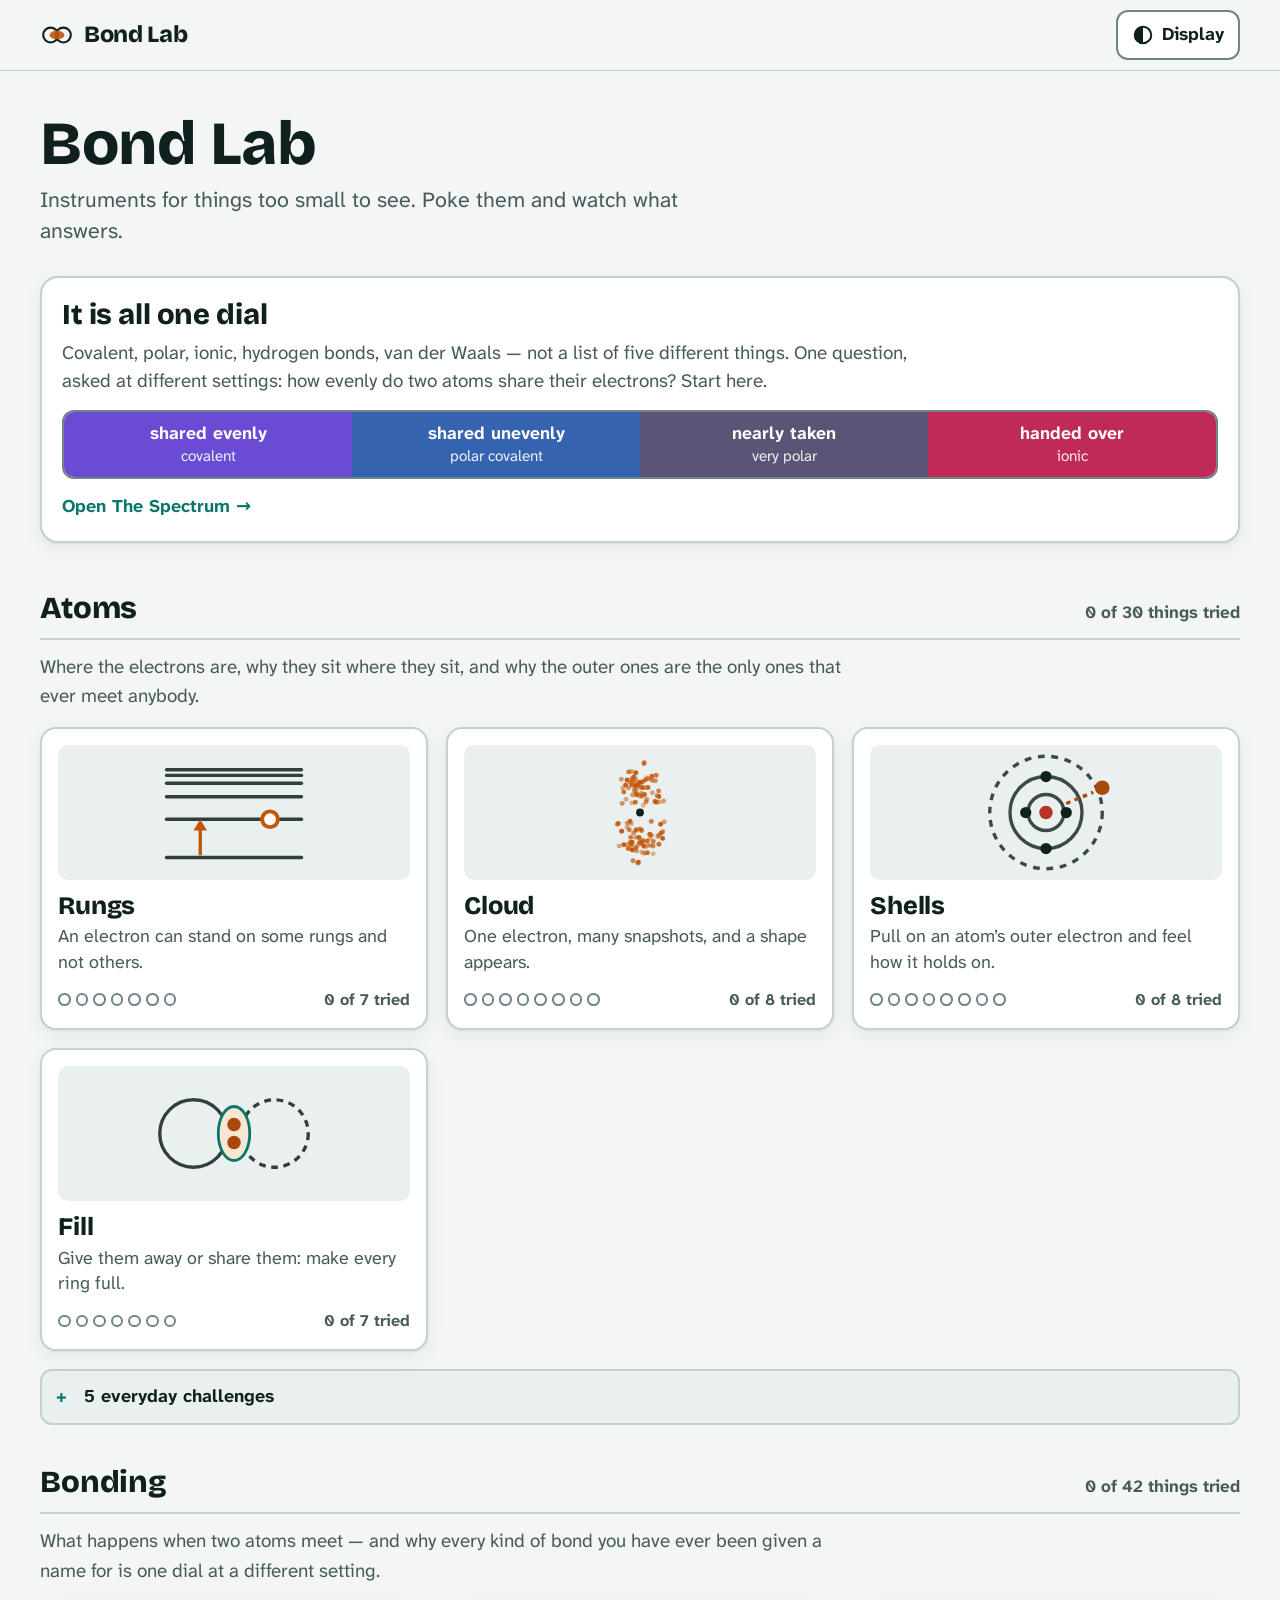
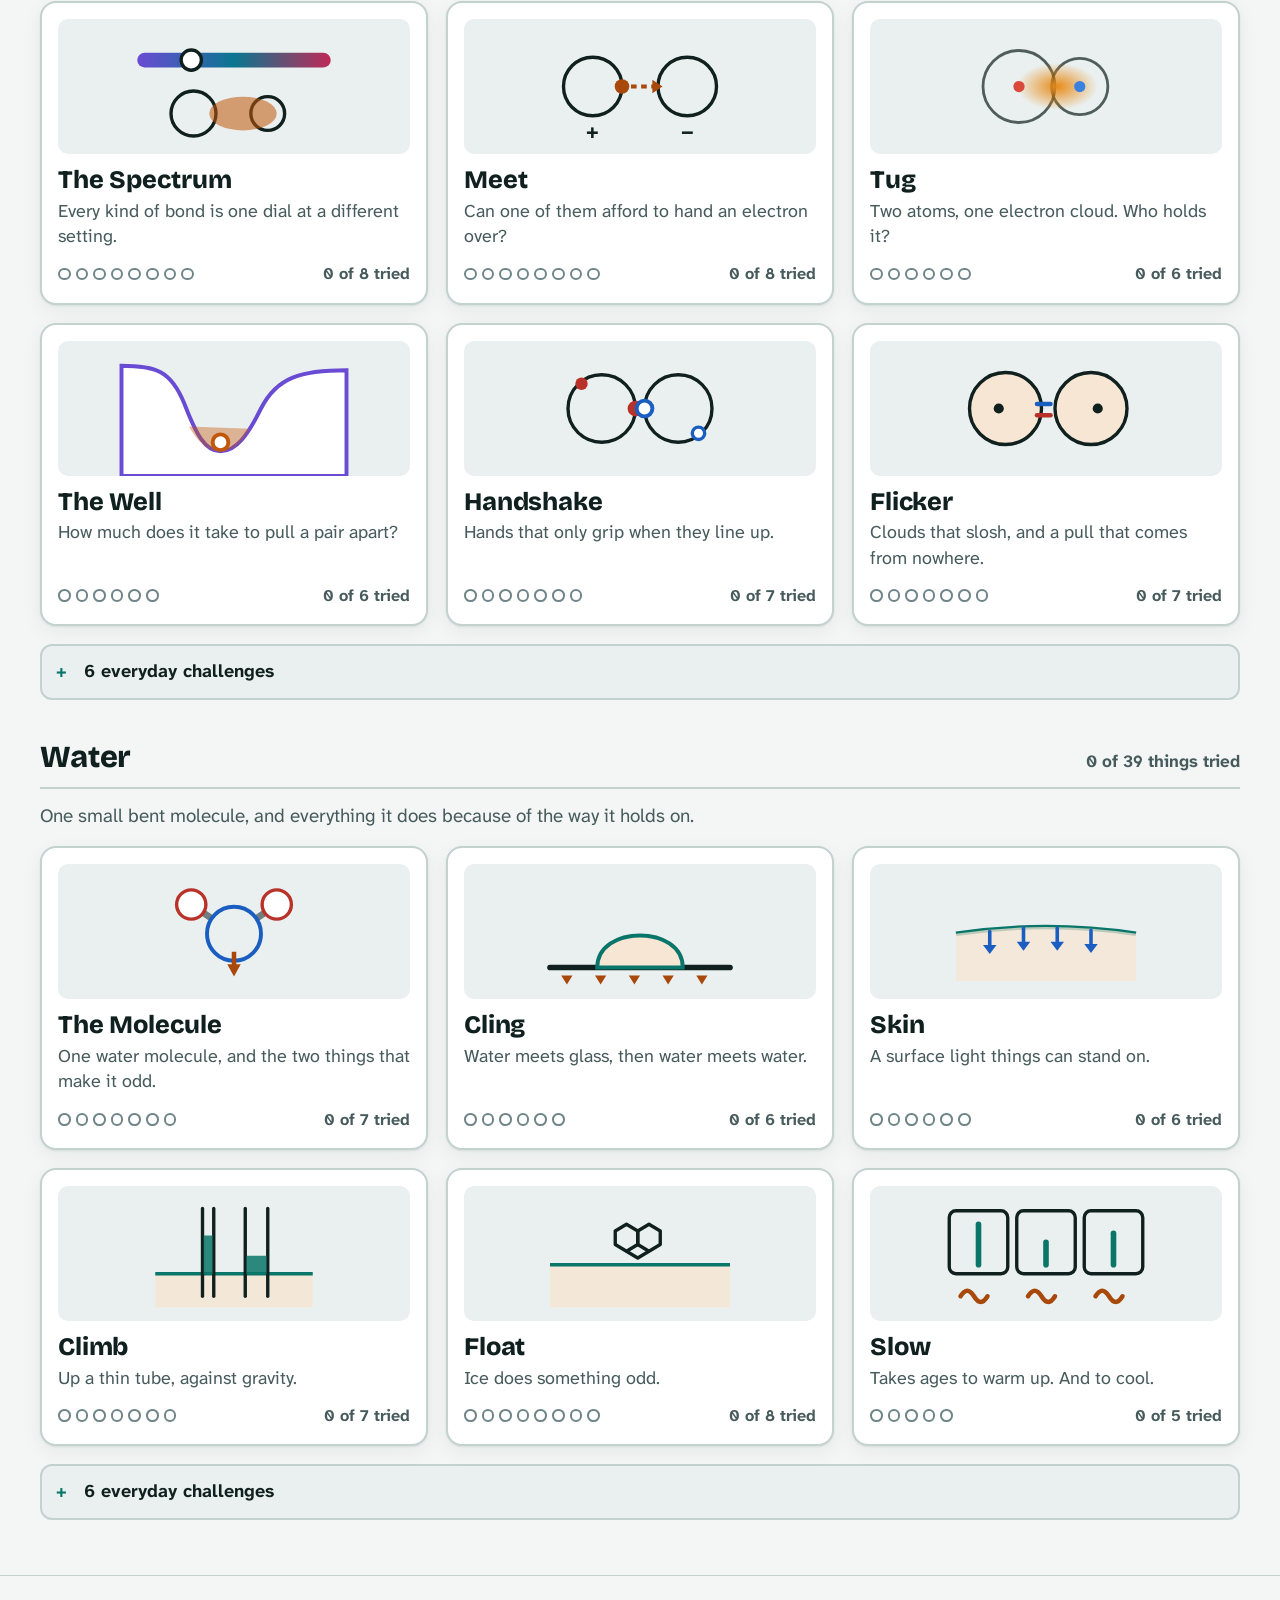
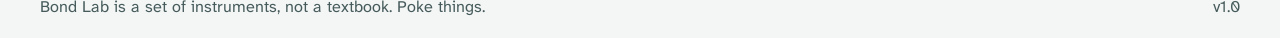
==== commit 1c53c236: "Teach the spectrum, not the physics: new instruments, plain language, real water The lab had the rig" ====
--- a/index.html
+++ b/index.html
@@ -54,21 +54,26 @@
 <script src="js/physics.js"></script>
 <script src="js/atoms.js"></script>
 <script src="js/water2d.js"></script>
+<script src="js/moldraw.js"></script>
 <script src="js/drude.js"></script>
 <script src="js/rungs.js"></script>
 <script src="js/cloud.js"></script>
 <script src="js/shells.js"></script>
 <script src="js/fill.js"></script>
+<script src="js/spectrum.js"></script>
+<script src="js/meet.js"></script>
 <script src="js/tug.js"></script>
 <script src="js/well.js"></script>
 <script src="js/handshake.js"></script>
 <script src="js/flicker.js"></script>
+<script src="js/h2o.js"></script>
 <script src="js/cling.js"></script>
 <script src="js/skin.js"></script>
 <script src="js/climb.js"></script>
 <script src="js/lattice.js"></script>
 <script src="js/float.js"></script>
 <script src="js/slow.js"></script>
+<script src="js/quiz.js"></script>
 <script src="js/app.js"></script>
 </body>
 </html>
--- a/css/style.css
+++ b/css/style.css
@@ -260,6 +260,8 @@
 .landmarks { display: flex; flex-wrap: wrap; gap: 8px; }
 .landmarks .chip { font-weight: 400; font-size: 0.9rem; padding: 6px 10px; text-align: left; }
 .landmarks .chip b { display: block; font-weight: 700; }
+.landmarks .chip .numv { display: block; font-size: 0.85rem; }
+html[data-nums="off"] .landmarks .chip .numv { display: none; }
 
 /* goals: quiet prompts */
 .goals { list-style: none; margin: 0; padding: 0; display: grid; gap: 12px; }
@@ -283,8 +285,8 @@
 .sub-h { margin-top: 6px; font-size: 1rem; }
 [hidden] { display: none !important; }
 .status { margin: 0 0 14px; padding: 10px 14px; border-left: 5px solid var(--electron); background: var(--panel-2); border-radius: 0 10px 10px 0; font-size: 1.1rem; line-height: 1.4; font-weight: 700; }
-.sel { display: grid; gap: 4px; margin-bottom: 12px; font-weight: 700; font-size: 0.95rem; }
-.sel select { font: inherit; font-weight: 400; font-size: 1.05rem; min-height: 2.75rem; padding: 6px 10px; border-radius: 10px; border: 2px solid var(--line-2); background: var(--panel-2); color: var(--fg); }
+.sel { display: grid; min-width: 0; gap: 4px; margin-bottom: 12px; font-weight: 700; font-size: 0.95rem; }
+.sel select { width: 100%; max-width: 100%; min-width: 0; text-overflow: ellipsis; font: inherit; font-weight: 400; font-size: 1.05rem; min-height: 2.75rem; padding: 6px 10px; border-radius: 10px; border: 2px solid var(--line-2); background: var(--panel-2); color: var(--fg); }
 .sel select:focus-visible { outline: 3px solid var(--focus); outline-offset: 2px; }
 .ledger { list-style: none; margin: 0 0 10px; padding: 0; display: grid; gap: 8px; }
 .ledger li { display: grid; grid-template-columns: 1.6rem 1fr; gap: 8px; font-size: 1.05rem; line-height: 1.4; }
@@ -328,12 +330,127 @@
 .k-line.s3 { border-top: 4px dotted var(--fg) !important; }
 .legend i { width: 0.9rem; height: 0.9rem; border-radius: 50%; display: inline-block; border: 2px solid var(--fg); }
 
+
+/* ------------------------------------------- plain language and detail */
+html[data-nums="off"] .numv { display: none; }
+.numv { color: var(--muted); font-variant-numeric: tabular-nums; font-weight: 400; }
+
+.meter { display: grid; gap: 5px; }
+.meter + .meter { margin-top: 10px; }
+.meter-read { font-size: 0.98rem; color: var(--muted); text-align: right; }
+.meter-word { font-weight: 700; color: var(--fg); }
+
+.fold { border: 2px solid var(--line); border-radius: 12px; background: var(--panel-2); }
+.fold > summary { cursor: pointer; padding: 12px 14px; font-weight: 700; min-height: 2.75rem; display: flex; align-items: center; gap: 10px; border-radius: 10px; list-style: none; }
+.fold > summary::-webkit-details-marker { display: none; }
+.fold > summary::before { content: "+"; font-weight: 800; color: var(--ui); width: 1rem; }
+.fold[open] > summary::before { content: "−"; }
+.fold > summary:hover { color: var(--ui); }
+.fold-body { padding: 0 14px 14px; display: grid; gap: 10px; }
+
+.stage-cap { font-size: 1rem; line-height: 1.45; color: var(--muted); margin: 0 0 10px; max-width: 46rem; }
+
+.hold-name { display: flex; flex-wrap: wrap; align-items: baseline; gap: 4px 12px; }
+.hold-kind { font: 800 1.35rem/1.15 var(--font-display); }
+.hold-where { font-size: 0.95rem; color: var(--muted); }
+.chip[disabled] { opacity: .4; cursor: not-allowed; }
+.chip[disabled]:hover { border-color: var(--line-2); background: var(--panel); }
+.seg button[disabled] { opacity: .4; cursor: not-allowed; }
+.seg button[disabled]:hover { background: var(--panel); }
+
+
+/* the spectrum's four names, above the stage */
+.zone-strip { display: grid; grid-auto-flow: column; grid-auto-columns: 1fr; gap: 0; margin: 10px 0 0; border: 2px solid var(--line-2); border-radius: 12px; overflow: hidden; }
+.zone-strip .zone { background: var(--panel); border: 0; cursor: pointer; padding: 9px 6px; min-height: 3.2rem; display: grid; gap: 1px; text-align: center; line-height: 1.2; }
+.zone-strip .zone + .zone { border-left: 2px solid var(--line-2); }
+.zone-strip .zone b { font-weight: 700; font-size: 0.98rem; }
+.zone-strip .zone span { font-size: 0.85rem; color: var(--muted); }
+.zone-strip .zone:hover:not([aria-pressed="true"]) { background: var(--ui-soft); }
+.zone-strip .zone[aria-pressed="true"] { background: var(--ui); color: var(--ui-ink); }
+.zone-strip .zone[aria-pressed="true"] span { color: var(--ui-ink); opacity: .85; }
+.zone-say { margin: 10px 0 0; color: var(--muted); font-size: 1rem; line-height: 1.5; max-width: 46rem; }
+@media (max-width: 600px) {
+  .zone-strip { grid-auto-flow: row; grid-auto-columns: auto; }
+  .zone-strip .zone + .zone { border-left: 0; border-top: 2px solid var(--line-2); }
+}
+
+
+/* Meet: the element grid and the verdict line */
+.el-grid { display: grid; grid-template-columns: repeat(auto-fill, minmax(3.1rem, 1fr)); gap: 6px; }
+.el-grid .chip { min-width: 0; padding: 6px 2px; text-align: center; }
+.verdict { display: flex; flex-wrap: wrap; align-items: baseline; gap: 4px 12px; }
+.verdict-kind { font: 800 1.35rem/1.15 var(--font-display); }
+.verdict span { color: var(--muted); font-size: 0.98rem; }
+.net-line { font-size: 1.05rem; line-height: 1.4; margin-top: 4px; }
+.net-word { font-weight: 700; }
+.net-word.good { color: var(--t-ionic); }
+.net-word.bad { color: var(--t-covalent); }
+
+
+/* ------------------------------------------------------ challenges */
+.challenges { gap: 10px; }
+.ch-list { list-style: none; margin: 6px 0 0; padding: 0; display: grid; gap: 14px; }
+.ch { border: 2px solid var(--line); border-radius: 14px; padding: 14px 16px; background: var(--panel-2); display: grid; gap: 12px; }
+.ch.right { border-color: var(--ui); }
+.ch-ask { font-size: 1.05rem; line-height: 1.5; font-weight: 700; }
+.ch-choices { display: grid; gap: 8px; }
+.ch-choice {
+  text-align: left; padding: 11px 14px; min-height: 2.75rem; cursor: pointer; line-height: 1.45;
+  border: 2px solid var(--line-2); border-radius: 11px; background: var(--panel); font-size: 1rem;
+}
+.ch-choice:hover:not([disabled]) { border-color: var(--ui); background: var(--ui-soft); }
+.ch-choice[disabled] { cursor: default; opacity: .78; }
+.ch-choice.is-right { border-color: var(--ui); background: var(--ui-soft); opacity: 1; }
+.ch-choice.is-right::after { content: " ✓"; font-weight: 800; color: var(--ui); }
+.ch-choice.picked.is-wrong { border-color: var(--pos); }
+.ch-choice.picked.is-wrong::after { content: " ✕"; font-weight: 800; color: var(--pos); }
+.ch-result { display: grid; gap: 8px; font-size: 1rem; line-height: 1.5; }
+.ch-verdict { font-weight: 800; font-family: var(--font-display); font-size: 1.15rem; }
+.ch-verdict.yes { color: var(--ui); }
+.ch-verdict.no { color: var(--pos); }
+.ch-try { color: var(--muted); }
+.ch-go { font-weight: 700; color: var(--ui); text-decoration: underline; text-underline-offset: 3px; white-space: nowrap; }
+.ch-seen { font-size: 0.9rem; color: var(--muted); }
+
+
+/* ---------------------------------------------------- the hub's spine */
+.spine {
+  display: grid; gap: 14px; text-decoration: none; color: inherit;
+  padding: 20px; margin: 4px 0 26px;
+  border: 2px solid var(--line); border-radius: 18px; background: var(--panel); box-shadow: var(--shadow);
+  transition: border-color .15s;
+}
+.spine:hover { border-color: var(--ui); }
+.spine-head { display: grid; gap: 8px; max-width: 48rem; }
+.spine-head h2 { font-size: 1.6rem; font-weight: 800; }
+.spine-head p { color: var(--muted); font-size: 1.05rem; line-height: 1.5; }
+.spine-band { display: grid; grid-auto-flow: column; grid-auto-columns: 1fr; border-radius: 12px; overflow: hidden; border: 2px solid var(--line-2); }
+.spine-band span { display: grid; gap: 2px; padding: 11px 10px; text-align: center; line-height: 1.25; color: var(--ui-ink); }
+.spine-band span:nth-child(1) { background: var(--t-covalent); }
+.spine-band span:nth-child(2) { background: color-mix(in srgb, var(--t-covalent) 45%, var(--t-hydrogen)); }
+.spine-band span:nth-child(3) { background: color-mix(in srgb, var(--t-hydrogen) 55%, var(--t-ionic)); }
+.spine-band span:nth-child(4) { background: var(--t-ionic); }
+.spine-band b { font-size: 0.98rem; font-weight: 800; }
+.spine-band i { font-style: normal; font-size: 0.85rem; opacity: .9; }
+.spine-go { font-weight: 700; color: var(--ui); }
+html[data-theme="dark"] .spine-band span { color: #08151a; }
+.ch-host { display: grid; gap: 14px; }
+.ch-host .panel { border: 0; background: transparent; box-shadow: none; padding: 0; }
+.field .fold { margin-top: 18px; }
+@media (max-width: 600px) {
+  .spine-band { grid-auto-flow: row; }
+}
+
 @container (max-width: 62rem) {
   .sim { grid-template-columns: minmax(0, 1fr); grid-template-areas: "stage" "aux" "dock"; }
   .slot-stage { position: sticky; top: var(--bar-h, 3.6rem); z-index: 20; padding-bottom: 2px; background: var(--bg); }
   .slot-stage .stage { max-height: 56svh; }
 }
 @media (max-width: 600px) {
+  /* Narrow columns: a label and its reading stop fighting over one line. */
+  .meter-row, .row { flex-wrap: wrap; }
+  .meter-read { text-align: left; }
+  .el-grid { grid-template-columns: repeat(auto-fill, minmax(2.9rem, 1fr)); }
   .stage.dial { aspect-ratio: 1.55 / 1 !important; }
   .stage.rec { aspect-ratio: 1.7 / 1 !important; }
   .stage.rungs-stage { aspect-ratio: 1 / 1.08 !important; }
@@ -348,6 +465,9 @@
   .stage.cloud-stage { aspect-ratio: 1 / 1 !important; }
   .stage.hist { aspect-ratio: 1.9 / 1 !important; }
   .stage.well-stage { aspect-ratio: 1 / 0.98 !important; }
+  .stage.spec-stage { aspect-ratio: 1 / 1.1 !important; }
+  .stage.meet-stage { aspect-ratio: 1.15 / 1 !important; }
+  .stage.h2o-stage { aspect-ratio: 1.1 / 1 !important; }
   .brand-name { font-size: 1.15rem; }
   .crumb { order: 3; flex-basis: 100%; }
 }
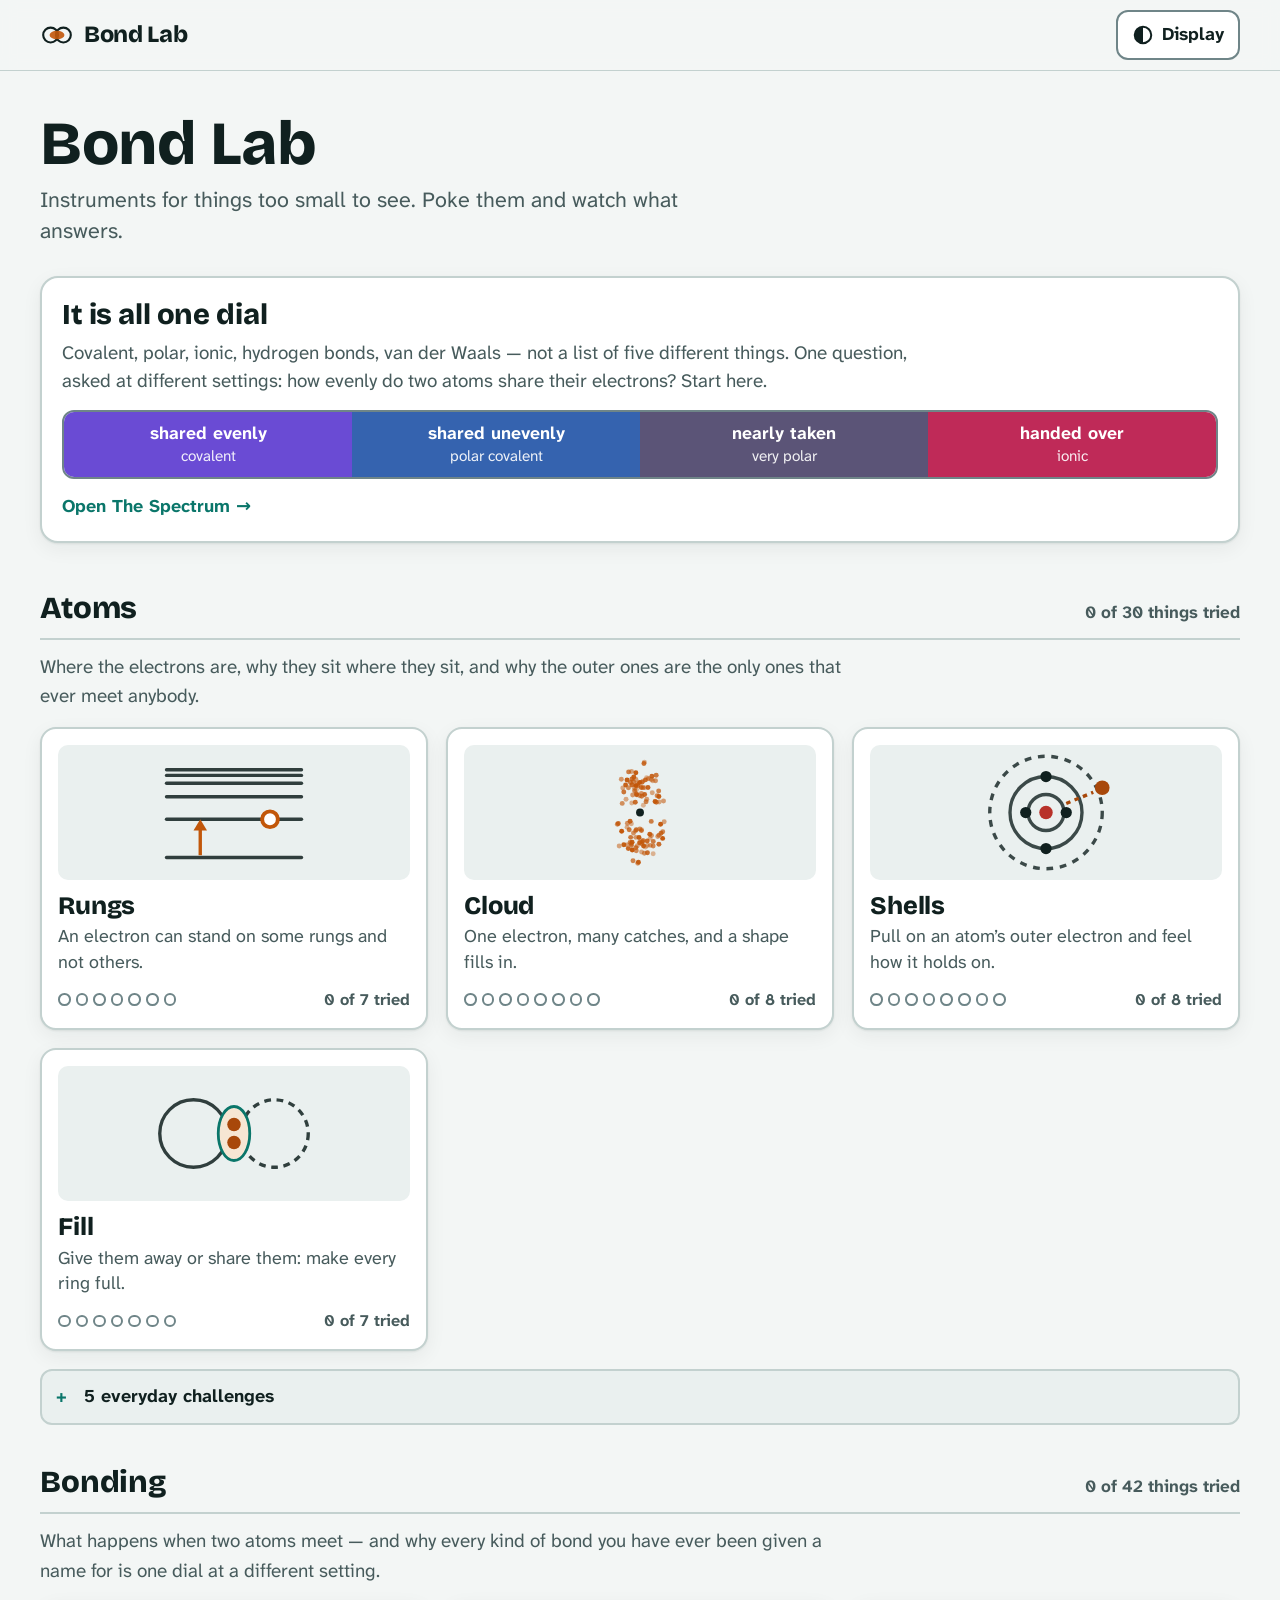
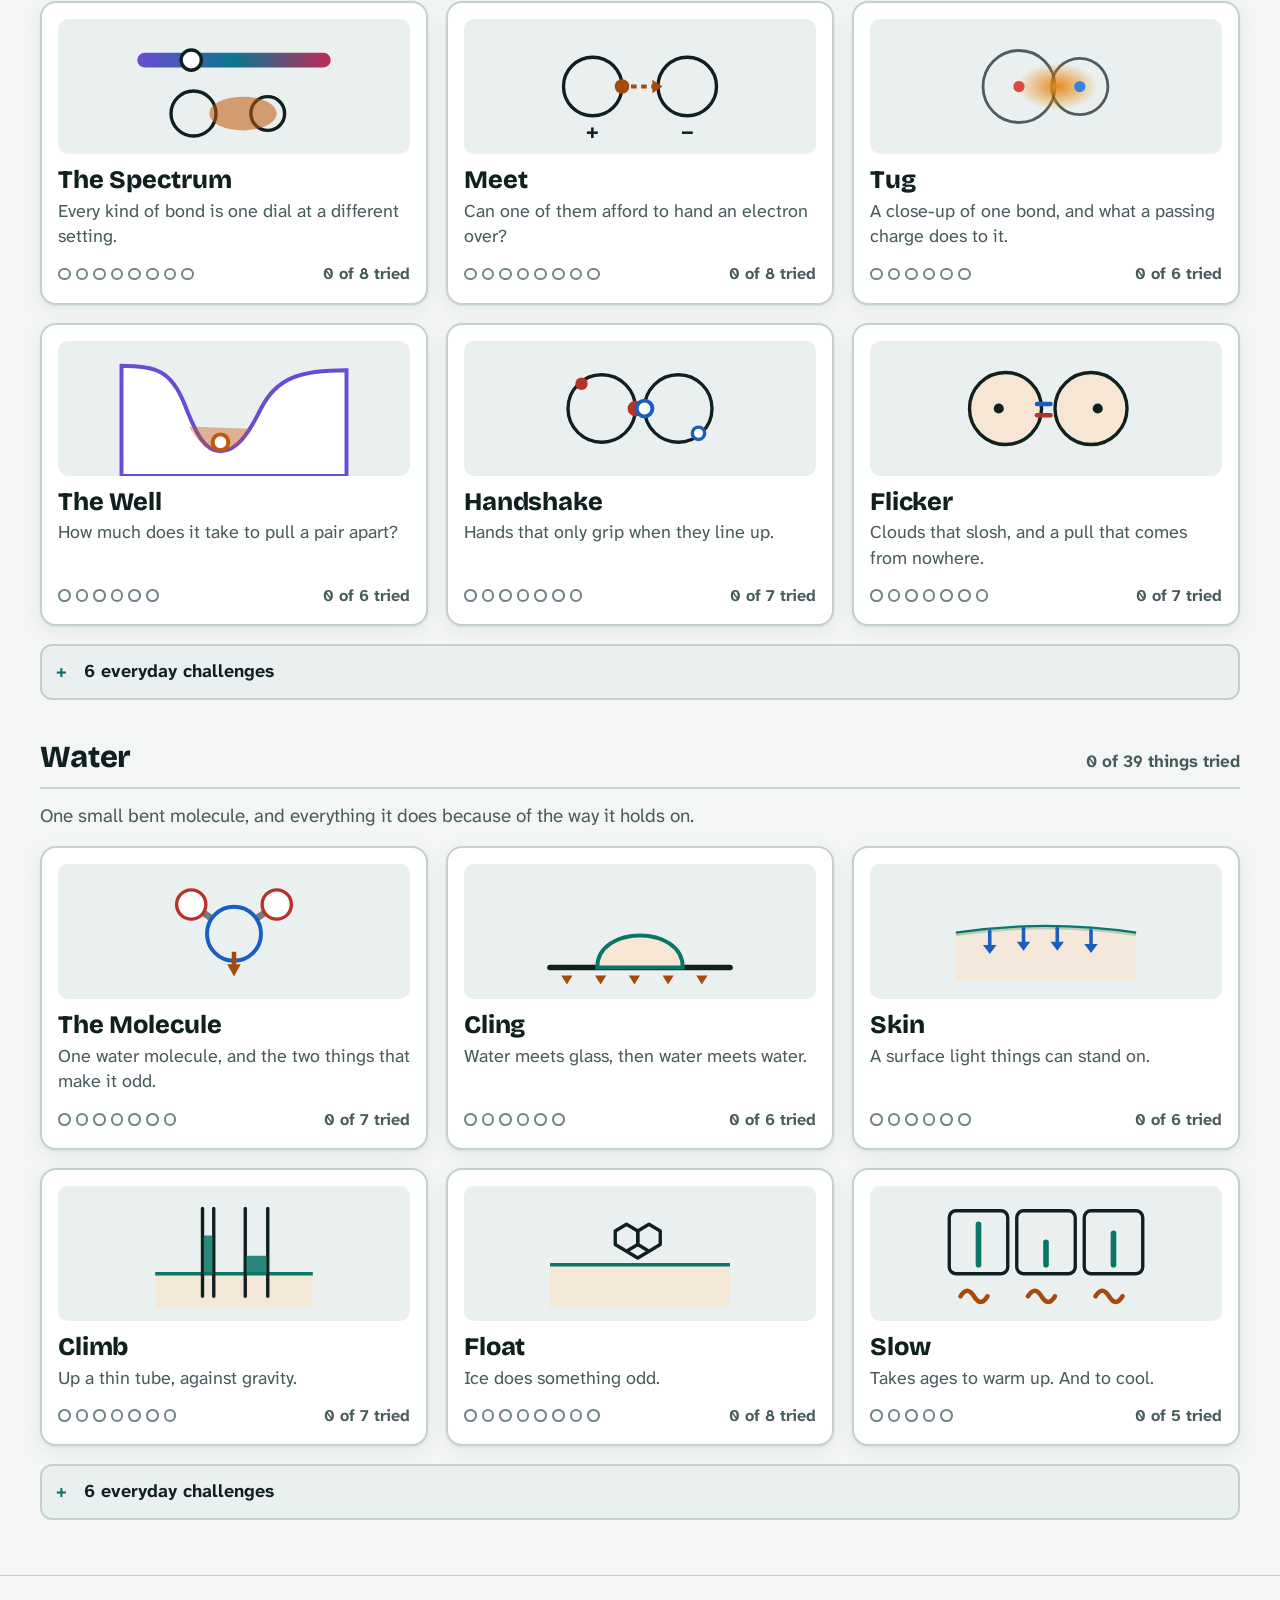
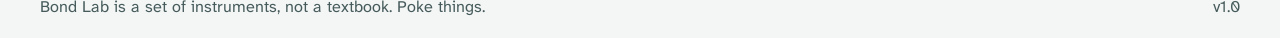
==== commit ebcd827a: "Give the lab a real icon, and make it installable There was no icon and no PWA — only a data-URI fav" ====
--- a/index.html
+++ b/index.html
@@ -8,7 +8,15 @@
 <meta name="color-scheme" content="light dark">
 <meta name="theme-color" content="#f3f6f5" media="(prefers-color-scheme: light)">
 <meta name="theme-color" content="#08151a" media="(prefers-color-scheme: dark)">
-<link rel="icon" href="data:image/svg+xml,%3Csvg xmlns='http://www.w3.org/2000/svg' viewBox='0 0 32 32'%3E%3Crect width='32' height='32' rx='7' fill='%2308151a'/%3E%3Ccircle cx='11' cy='16' r='5' fill='none' stroke='%23ecf5f2' stroke-width='2'/%3E%3Ccircle cx='21' cy='16' r='5' fill='none' stroke='%23ecf5f2' stroke-width='2'/%3E%3Cellipse cx='17.5' cy='16' rx='6' ry='3.4' fill='%23ffb84d' opacity='.9'/%3E%3C/svg%3E">
+<link rel="icon" href="assets/icon.svg" type="image/svg+xml">
+<link rel="icon" href="assets/icons/favicon-32.png" sizes="32x32" type="image/png">
+<link rel="icon" href="assets/icons/favicon-16.png" sizes="16x16" type="image/png">
+<link rel="apple-touch-icon" href="assets/icons/apple-touch-icon.png">
+<link rel="manifest" href="manifest.webmanifest">
+<meta name="apple-mobile-web-app-capable" content="yes">
+<meta name="apple-mobile-web-app-title" content="Bond Lab">
+<meta name="apple-mobile-web-app-status-bar-style" content="black-translucent">
+<meta name="mobile-web-app-capable" content="yes">
 <script>
 /* Set the look before first paint so there is no flash. core.js takes over after load. */
 (function () {
@@ -75,5 +83,15 @@
 <script src="js/slow.js"></script>
 <script src="js/quiz.js"></script>
 <script src="js/app.js"></script>
+<script>
+/* Installable, and usable with no network. Only over http(s): opening
+   index.html straight off the disk, or running the one-file build, has no
+   origin to register against and does not need one. */
+if ('serviceWorker' in navigator && location.protocol.startsWith('http')) {
+  addEventListener('load', function () {
+    navigator.serviceWorker.register('sw.js').catch(function () { /* fine without it */ });
+  });
+}
+</script>
 </body>
 </html>
--- a/css/style.css
+++ b/css/style.css
@@ -409,7 +409,7 @@
 .ch-verdict.yes { color: var(--ui); }
 .ch-verdict.no { color: var(--pos); }
 .ch-try { color: var(--muted); }
-.ch-go { font-weight: 700; color: var(--ui); text-decoration: underline; text-underline-offset: 3px; white-space: nowrap; }
+.ch-go { font-weight: 700; color: var(--ui); text-decoration: underline; text-underline-offset: 3px; }
 .ch-seen { font-size: 0.9rem; color: var(--muted); }
 
 
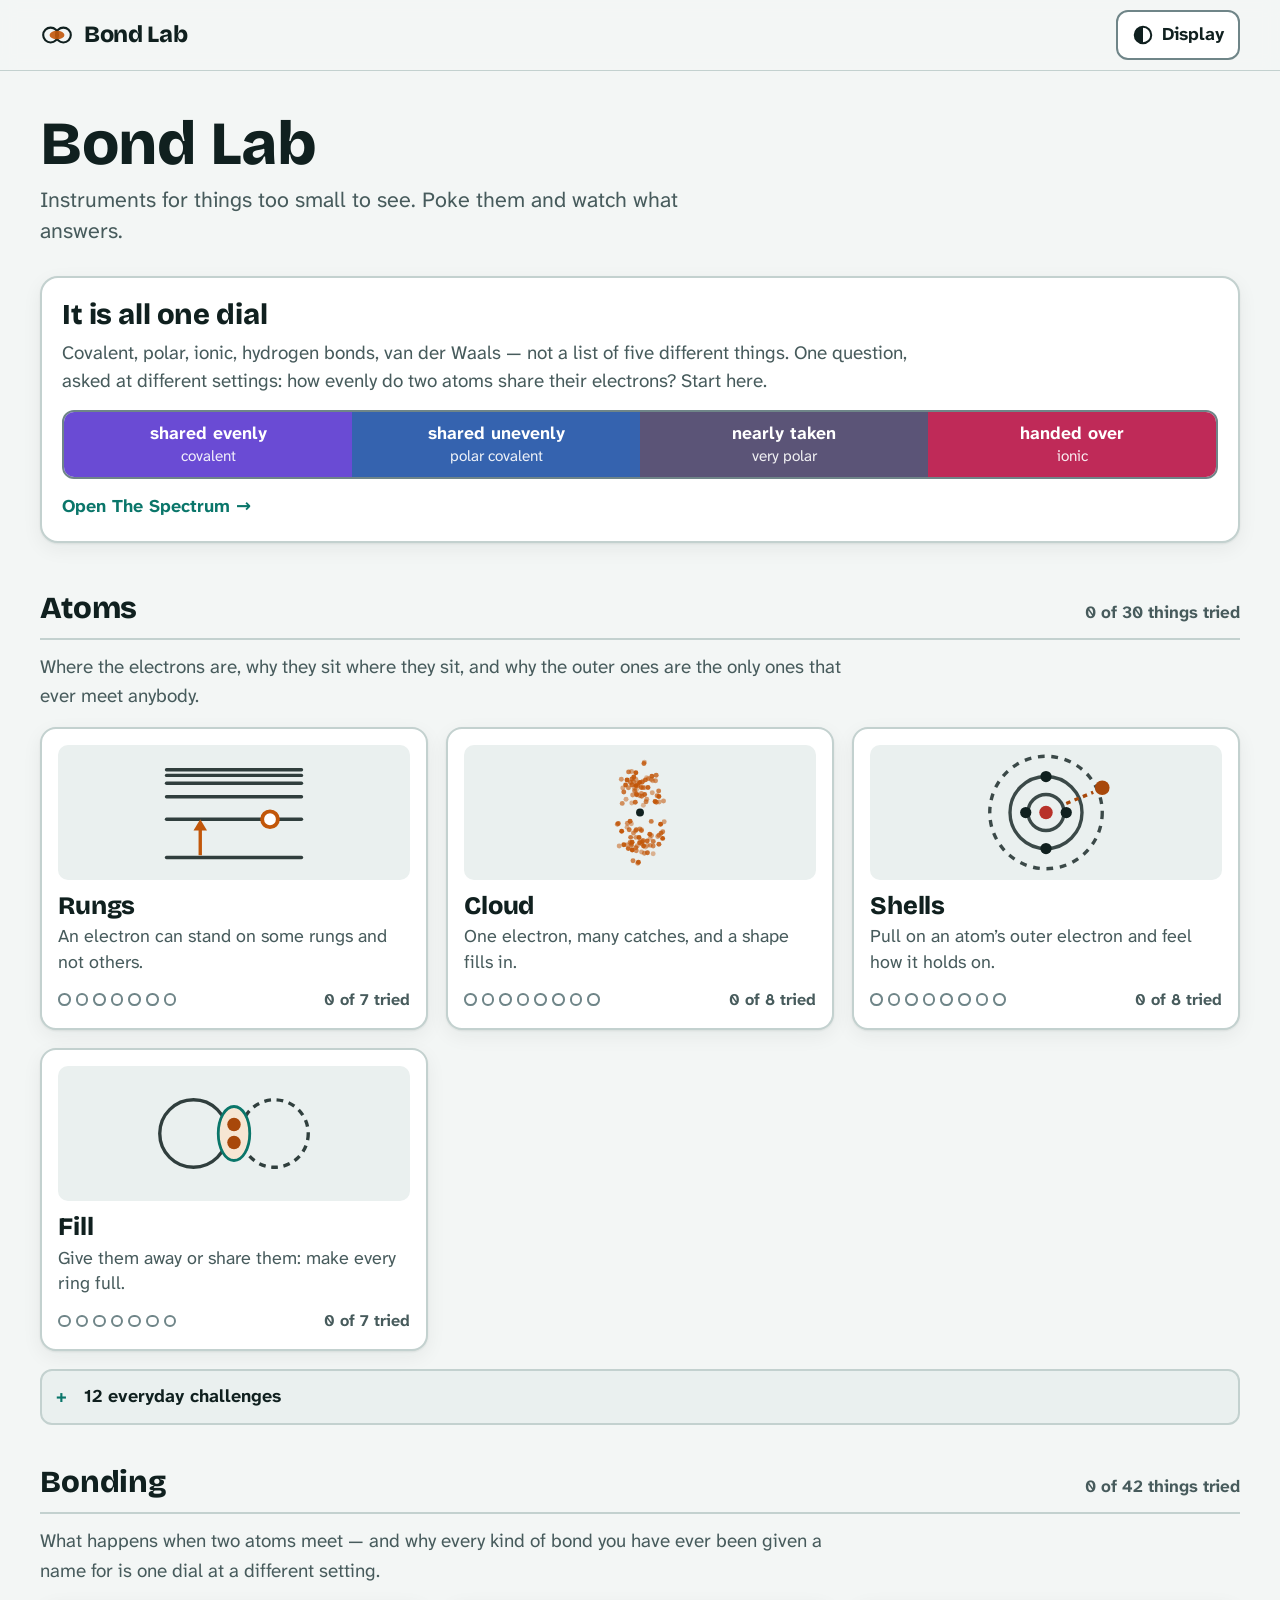
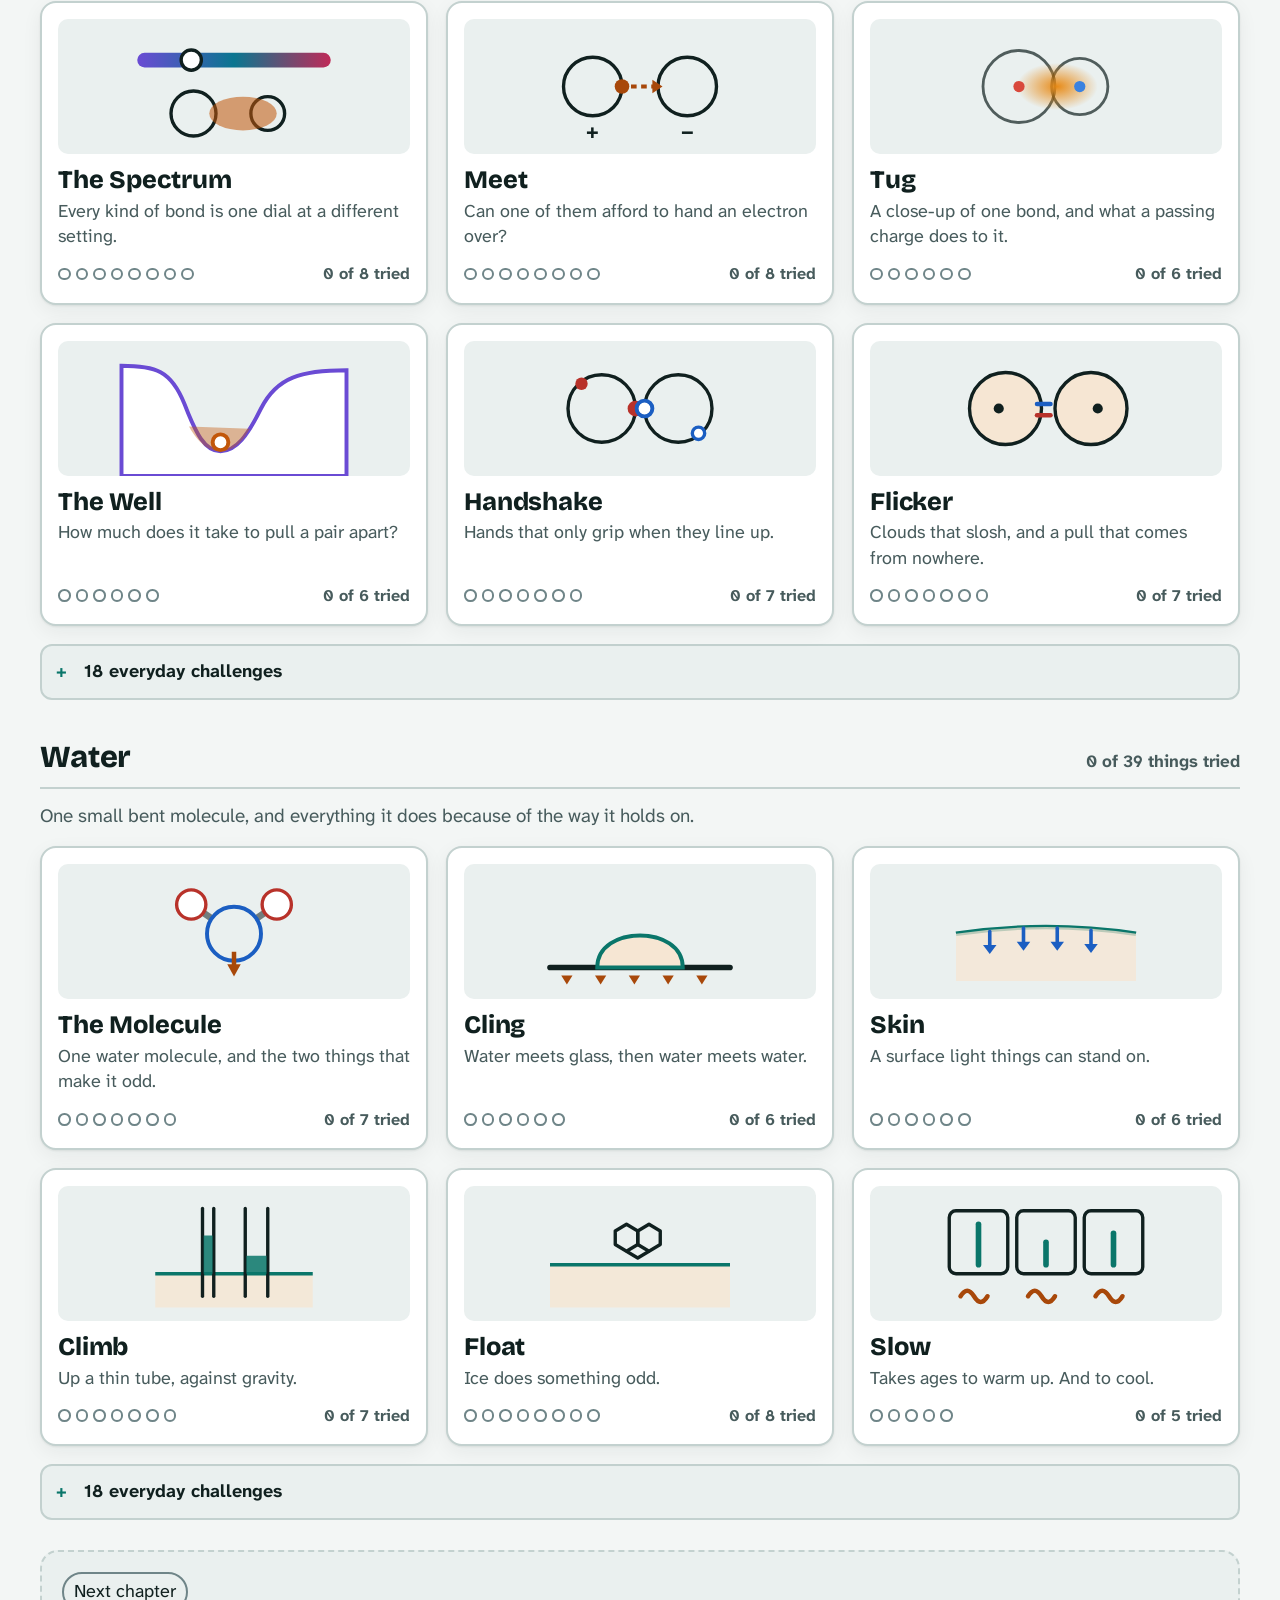
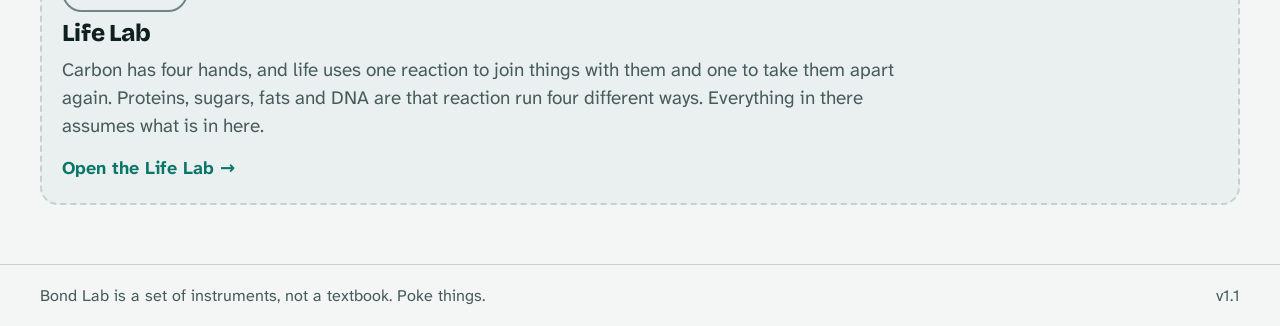
==== commit c720ff1b: "Start the Life Lab: Chapter 3 as a second set of instruments Bond Lab came out of Chapter 2. This is" ====
--- a/index.html
+++ b/index.html
@@ -59,6 +59,7 @@
 </footer>
 
 <script src="js/core.js"></script>
+<script src="js/lab-bond.js"></script>
 <script src="js/physics.js"></script>
 <script src="js/atoms.js"></script>
 <script src="js/water2d.js"></script>
@@ -81,6 +82,7 @@
 <script src="js/lattice.js"></script>
 <script src="js/float.js"></script>
 <script src="js/slow.js"></script>
+<script src="js/quizkit.js"></script>
 <script src="js/quiz.js"></script>
 <script src="js/app.js"></script>
 <script>
--- a/css/style.css
+++ b/css/style.css
@@ -41,6 +41,15 @@
   --t-dipole: #2a7a2e;
   --t-iondipole: #2a58cc;
   --t-vdw: #876f00;
+  /* The elements organic chemistry actually uses. Oxygen and hydrogen keep the
+     charge colours they had in Bond Lab (O is the delta-minus end of water,
+     H the delta-plus one) so a learner coming from Chapter 2 sees the same
+     molecule in the same colours. */
+  --e-c: #3a4a52;            /* carbon: the backbone */
+  --e-n: #6a3fc0;            /* nitrogen */
+  --e-p: #9a5a00;            /* phosphorus */
+  --e-s: #6b6200;            /* sulfur */
+  --e-tail: #8a6410;         /* a hydrocarbon tail: greasy, water-hating */
   --focus: #0a58ca;
   --shadow: 0 1px 2px rgba(16, 32, 31, .08), 0 6px 20px rgba(16, 32, 31, .06);
 
@@ -72,6 +81,7 @@
   --t-dipole: #8ee28b;
   --t-iondipole: #86a9ff;
   --t-vdw: #dde76f;
+  --e-c: #b9cdd6; --e-n: #c0a8ff; --e-p: #ffc166; --e-s: #d8d268; --e-tail: #e0bd77;
   --focus: #9cc9ff;
   --shadow: 0 1px 2px rgba(0, 0, 0, .4), 0 8px 24px rgba(0, 0, 0, .25);
 }
@@ -81,12 +91,14 @@
   --fg: #000000; --muted: #1f1f1f; --ui: #004f45; --ui-ink: #ffffff; --ui-soft: #d4ece7;
   --electron: #8a3300; --pos: #9c1a12; --neg: #0a3f96; --cloud: #8a3300; --wash: #ffe9cf; --focus: #0036a3;
   --t-covalent: #4b2bb3; --t-ionic: #9d1241; --t-hydrogen: #045a70; --t-dipole: #1b5c1f; --t-iondipole: #123fa8; --t-vdw: #675300;
+  --e-c: #000000; --e-n: #4b2bb3; --e-p: #6f4000; --e-s: #4a4300; --e-tail: #5f4200;
 }
 html[data-theme="dark"][data-contrast="high"] {
   --bg: #000000; --panel: #000000; --panel-2: #141414; --line: #ffffff; --line-2: #ffffff;
   --fg: #ffffff; --muted: #e6e6e6; --ui: #8ff5de; --ui-ink: #000000; --ui-soft: #0d3d37;
   --electron: #ffc766; --pos: #ffa595; --neg: #9cc9ff; --cloud: #ffd08a; --wash: #3b2a08; --focus: #ffe066;
   --t-covalent: #cdbcff; --t-ionic: #ffb0c1; --t-hydrogen: #7fe6f7; --t-dipole: #a8f0a5; --t-iondipole: #a9c2ff; --t-vdw: #eaf28f;
+  --e-c: #ffffff; --e-n: #cdbcff; --e-p: #ffcf8a; --e-s: #eaf28f; --e-tail: #f0cf90;
 }
 html[data-ts="1"] { --ts: 1.15; }
 html[data-ts="2"] { --ts: 1.3; }
@@ -272,6 +284,42 @@
 .goal.done .goal-mark::after { content: ''; position: absolute; left: 0.38rem; top: 0.08rem; width: 0.3rem; height: 0.65rem; border: solid var(--ui-ink); border-width: 0 3px 3px 0; transform: rotate(40deg); }
 .goal.just .goal-mark { animation: pop 1.2s ease-out; }
 @keyframes pop { 0% { box-shadow: 0 0 0 0 var(--ui); } 100% { box-shadow: 0 0 0 14px transparent; } }
+
+/* Guided pokes (BL.protocol): numbered, each with the exact move to make and
+   a call to commit to before making it. */
+.steps { list-style: none; margin: 0; padding: 0; display: grid; gap: 14px; counter-reset: none; }
+.step { display: grid; grid-template-columns: 1.7rem 1fr; gap: 12px; align-items: start;
+  padding: 12px; border: 1.5px solid var(--line); border-radius: 12px; background: var(--panel); }
+.step-mark { width: 1.65rem; height: 1.65rem; border-radius: 50%; border: 2.5px solid var(--line-2);
+  display: grid; place-items: center; font: 700 0.8rem/1 var(--font-body); color: var(--muted);
+  transition: background .25s, border-color .25s, color .25s; }
+.step.done { border-color: var(--ui); background: var(--ui-soft); }
+.step.done .step-mark { background: var(--ui); border-color: var(--ui); color: transparent; }
+.step.done .step-mark::after { content: ''; position: absolute; width: 0.34rem; height: 0.7rem;
+  border: solid var(--ui-ink); border-width: 0 3px 3px 0; transform: translateY(-0.1rem) rotate(40deg); }
+.step-mark { position: relative; }
+.step.just .step-mark { animation: pop 1.2s ease-out; }
+.step-main { display: grid; gap: 8px; min-width: 0; }
+.step-text { margin: 0; font-size: 1rem; line-height: 1.4; font-weight: 700; }
+.step-how { margin: 0; font-size: 0.92rem; line-height: 1.45; color: var(--muted); }
+.step.done .step-how { color: var(--fg); opacity: .75; }
+.step-ask { margin: 2px 0 0; padding-top: 8px; border-top: 1.5px dashed var(--line); }
+.step-q { margin: 0 0 8px; font-size: 0.95rem; line-height: 1.4; }
+.step-opts { display: flex; flex-wrap: wrap; gap: 8px; }
+.step-opt { min-height: 44px; padding: 8px 14px; border: 2px solid var(--line-2); border-radius: 999px;
+  background: var(--panel); color: var(--fg); font: 600 0.92rem/1.3 var(--font-body); cursor: pointer; }
+.step-opt:hover:not(:disabled) { border-color: var(--ui); background: var(--ui-soft); }
+.step-opt[aria-pressed="true"] { border-color: var(--ui); background: var(--ui); color: var(--ui-ink); }
+.step-opt:disabled { cursor: default; opacity: .9; }
+.step-opt:disabled:not([aria-pressed="true"]) { opacity: .5; }
+.step-said { margin: 0; font-size: 0.92rem; line-height: 1.45; color: var(--muted); }
+.step-said.held { color: var(--ui); font-weight: 700; }
+.step-said.broke { color: var(--pos); font-weight: 700; }
+
+/* A control that cannot do anything right now says so. */
+.action:disabled, .chip:disabled { opacity: .42; cursor: default; }
+.action:disabled:hover, .chip:disabled:hover { border-color: var(--line); background: var(--panel); }
+input[type="range"]:disabled { opacity: .45; cursor: default; }
 
 .readout { display: flex; flex-wrap: wrap; align-items: baseline; gap: 4px 16px; font-size: 1.05rem; line-height: 1.3; }
 .readout .name { font-family: var(--font-display); font-weight: 800; font-size: 1.4rem; }
@@ -401,9 +449,14 @@
 .ch-choice:hover:not([disabled]) { border-color: var(--ui); background: var(--ui-soft); }
 .ch-choice[disabled] { cursor: default; opacity: .78; }
 .ch-choice.is-right { border-color: var(--ui); background: var(--ui-soft); opacity: 1; }
-.ch-choice.is-right::after { content: " ✓"; font-weight: 800; color: var(--ui); }
+.ch-choice.is-right .ch-t::after { content: " ✓"; font-weight: 800; color: var(--ui); }
 .ch-choice.picked.is-wrong { border-color: var(--pos); }
-.ch-choice.picked.is-wrong::after { content: " ✕"; font-weight: 800; color: var(--pos); }
+.ch-choice.picked.is-wrong .ch-t::after { content: " ✕"; font-weight: 800; color: var(--pos); }
+.ch-t { display: block; }
+/* Why each option is what it is, revealed on every option once answered —
+   finding out why a tempting wrong answer fails is the point of the exercise. */
+.ch-why { display: block; margin-top: 9px; padding-top: 8px; border-top: 1px solid var(--line); font-size: 0.92rem; font-weight: 400; line-height: 1.45; color: var(--muted); }
+.ch-choice.is-right .ch-why { color: var(--fg); }
 .ch-result { display: grid; gap: 8px; font-size: 1rem; line-height: 1.5; }
 .ch-verdict { font-weight: 800; font-family: var(--font-display); font-size: 1.15rem; }
 .ch-verdict.yes { color: var(--ui); }
@@ -434,6 +487,16 @@
 .spine-band i { font-style: normal; font-size: 0.85rem; opacity: .9; }
 .spine-go { font-weight: 700; color: var(--ui); }
 html[data-theme="dark"] .spine-band span { color: #08151a; }
+/* The Life Lab's band is four families rather than one gradient, so each
+   panel gets its own colour instead of a step along a rail. */
+.spine-band.tone-families span:nth-child(1) { background: var(--e-n); }
+.spine-band.tone-families span:nth-child(2) { background: var(--t-dipole); }
+.spine-band.tone-families span:nth-child(3) { background: var(--electron); }
+.spine-band.tone-families span:nth-child(4) { background: var(--t-iondipole); }
+/* The other lab, at the foot of the hub: the same card, quieter, no band. */
+.spine.sibling { margin: 30px 0 4px; border-style: dashed; background: var(--panel-2); box-shadow: none; }
+.spine.sibling .spine-head h2 { font-size: 1.35rem; }
+.spine.sibling .tag { justify-self: start; }
 .ch-host { display: grid; gap: 14px; }
 .ch-host .panel { border: 0; background: transparent; box-shadow: none; padding: 0; }
 .field .fold { margin-top: 18px; }
